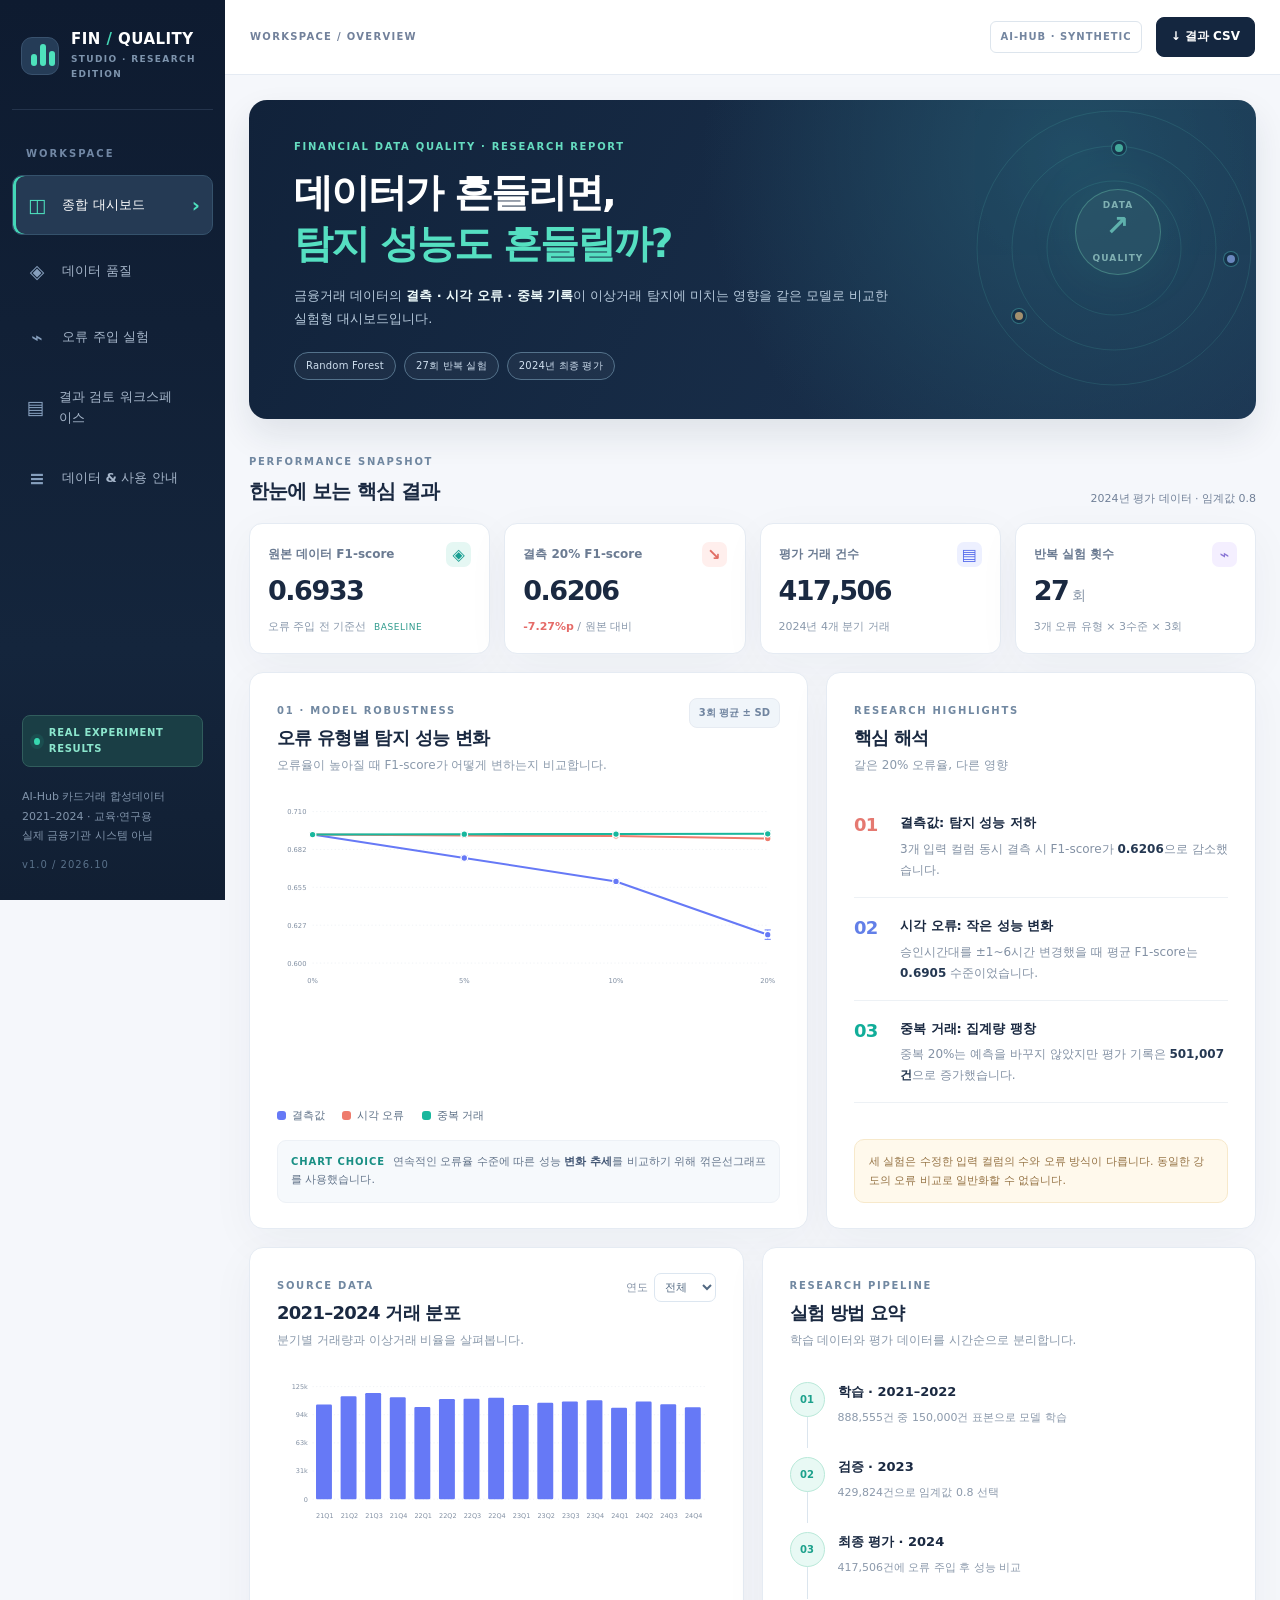
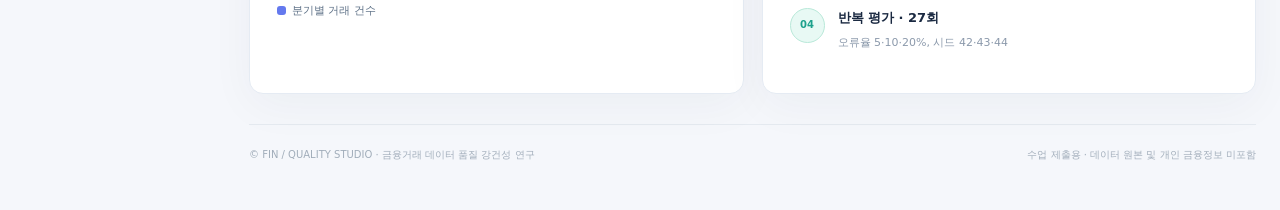
==== index.html @ c90b71d6 "Add FIN QUALITY STUDIO public dashboard" ====
<!doctype html>
<html lang="ko">
<head>
<meta charset="utf-8">
<meta name="viewport" content="width=device-width, initial-scale=1">
<meta name="theme-color" content="#0b1930">
<meta name="description" content="AI-Hub 카드거래 합성데이터를 활용한 데이터 품질 오류와 이상거래 탐지 모델 강건성 실험 대시보드">
<title>FIN / QUALITY STUDIO — 금융 데이터 품질 연구</title>
<style>
:root{--navy:#111f34;--navy-2:#192b45;--navy-3:#27405d;--bg:#f5f7fb;--paper:#ffffff;--text:#1a2941;--muted:#718098;--line:#e5ebf3;--line2:#eef1f7;--teal:#10ad99;--teal-soft:#e5f8f4;--blue:#6479ee;--blue-soft:#edf0ff;--coral:#f07a70;--coral-soft:#fff0ee;--gold:#e0a64c;--violet:#967bf3;--shadow:0 12px 45px rgba(18,41,79,.045);--font:'Pretendard Variable','Pretendard','Noto Sans KR','Apple SD Gothic Neo','Malgun Gothic',system-ui,sans-serif}
*{box-sizing:border-box}html{scroll-behavior:smooth}body{margin:0;background:var(--bg);font:14px/1.6 var(--font);color:var(--text);-webkit-font-smoothing:antialiased}button,input,select,textarea{font:inherit}button{cursor:pointer}button:focus-visible,a:focus-visible,select:focus-visible,input:focus-visible,textarea:focus-visible{outline:3px solid #64b8f6;outline-offset:2px}a{color:inherit;text-decoration:none}.app-shell{display:grid;grid-template-columns:258px minmax(0,1fr);min-height:100vh}
.sidebar{background:linear-gradient(180deg,#0e1b30 0%,#14253c 72%,#111f33 100%);color:#d1dcec;padding:29px 17px 25px;position:sticky;top:0;height:100vh;display:flex;flex-direction:column;z-index:15}.brand{display:flex;align-items:center;gap:12px;padding:4px 9px 28px;border-bottom:1px solid #24344c}.brand-symbol{width:38px;height:38px;flex:0 0 auto;position:relative;background:#253c57;border:1px solid #39526e;border-radius:11px;overflow:hidden}.brand-symbol span{position:absolute;bottom:8px;width:6px;border-radius:4px;background:#4ee2bc}.brand-symbol-a{height:12px;left:9px}.brand-symbol-b{height:22px;left:18px}.brand-symbol-c{height:15px;left:27px}.brand-title{font-size:15px;line-height:1.15;letter-spacing:.03em;font-weight:850;color:white;white-space:nowrap}.brand-title span{color:#44d5b5}.brand-subtitle{font-size:9px;color:#7e94ad;letter-spacing:.15em;margin-top:4px;font-weight:700}.sidebar-label{margin:36px 14px 13px;letter-spacing:.2em;font-size:10px;color:#7187a4;font-weight:800}.nav{display:flex;flex-direction:column;gap:6px}.nav-link{display:flex;align-items:center;text-align:left;gap:13px;padding:13px 12px;width:100%;color:#a6b6ca;border:1px solid transparent;border-radius:10px;background:transparent;transition:background .2s,color .2s;min-height:50px;font-weight:560;font-size:13px}.nav-link:hover{background:#20334d;color:#fff}.nav-link.active{background:#253a54;color:#fff;border-color:#35526c;box-shadow:inset 3px 0 0 #44d7b7}.nav-ico{font-size:19px;color:#869fbd;width:24px;text-align:center;line-height:1}.nav-link.active .nav-ico{color:#4ee1be}.nav-arrow{margin-left:auto;opacity:0;font-size:20px}.nav-link.active .nav-arrow{opacity:1;color:#4ee1be}.sidebar-bottom{margin-top:auto;padding:0 10px}.data-pill{font-size:10px;letter-spacing:.07em;color:#8ce6cd;background:#1a3e45;border:1px solid #315d5d;padding:9px 11px;border-radius:8px;font-weight:750;display:flex;gap:9px;align-items:center}.live-dot{height:7px;width:7px;background:#37d7af;box-shadow:0 0 0 4px #27d9aa18;border-radius:50%}.sidebar-footnote{color:#8295ac;font-size:11px;line-height:1.75;margin:20px 0 12px}.sidebar-version{font-size:10px;color:#59718a;letter-spacing:.1em}
.main-area{min-width:0}.topbar{height:75px;background:#fff;border-bottom:1px solid var(--line);display:flex;align-items:center;justify-content:space-between;padding:0 38px;position:sticky;top:0;z-index:10}.topbar-left{display:flex;align-items:center;gap:12px;color:#72819b;font-weight:800;letter-spacing:.13em;font-size:10px}.topbar-actions{display:flex;align-items:center;gap:14px}.topchip{font-size:10px;letter-spacing:.1em;color:#7486a0;border:1px solid #dde5ed;border-radius:6px;padding:7px 9px;font-weight:750}.top-download{background:#14263f;color:#fff;font-weight:700;border:1px solid #14263f;border-radius:8px;padding:9px 14px;font-size:12px;transition:background .2s}.top-download:hover,.action-button:hover{background:#254965}.menu-toggle{display:none;border:0;background:transparent;font-size:22px;color:#243c59}.container{max-width:1580px;margin:0 auto;padding:32px 36px 20px}.page{display:none;animation:pageIn .28s ease}.page.visible{display:block}@keyframes pageIn{from{opacity:.65;transform:translateY(6px)}to{opacity:1;transform:translateY(0)}}
.hero{border-radius:18px;min-height:266px;position:relative;overflow:hidden;display:flex;align-items:center;background:radial-gradient(circle at 82% 18%,#224e66 0%,transparent 43%),linear-gradient(118deg,#11223a,#1c3451);color:white;padding:39px 45px;box-shadow:0 16px 35px #142a4219}.hero-content{position:relative;z-index:2;max-width:720px}.eyebrow{font-size:10px;letter-spacing:.17em;color:#7188a1;font-weight:850}.eyebrow.light{color:#65dcc0}.hero h1{font-size:clamp(27px,3.1vw,39px);line-height:1.32;letter-spacing:-.05em;margin:12px 0 14px;font-weight:790}.hero h1 em{font-style:normal;color:#55dfc1}.hero p{color:#b7cadc;margin:0;max-width:600px;font-size:13px;line-height:1.8}.hero p b{color:#edfafa;font-weight:650}.hero-tags{display:flex;gap:8px;flex-wrap:wrap;margin-top:21px}.hero-tags span{border:1px solid #54728b;background:#ffffff0b;padding:5px 11px;border-radius:30px;color:#cfdfef;font-size:10px;letter-spacing:.02em}.hero-art{position:absolute;right:70px;top:25px;width:255px;height:245px}.art-orbit{position:absolute;border:1px solid #5ddbc333;border-radius:50%;left:50%;top:50%;transform:translate(-50%,-50%)}.orbit-1{width:135px;height:135px}.orbit-2{width:205px;height:205px}.orbit-3{width:275px;height:275px}.art-core{position:absolute;top:64px;left:89px;width:86px;height:86px;border-radius:50%;background:#2d586a;border:1px solid #7ee6c17d;display:flex;justify-content:center;align-items:center;flex-direction:column;line-height:1.25;color:#b4e9df;text-align:center;font-size:9px;letter-spacing:.12em;font-weight:750;box-shadow:0 0 50px #54ddba20}.art-core strong{font-size:28px;color:#81ead6;line-height:1.1}.art-point{position:absolute;border:3px solid #112c42;width:14px;height:14px;border-radius:50%;background:#56deba;box-shadow:0 0 0 1px #5cdccf77}.p1{top:16px;left:126px}.p2{top:184px;left:26px;background:#eabb7a}.p3{top:127px;right:3px;background:#93aef4}
.section-kicker{display:flex;align-items:end;justify-content:space-between;gap:12px;margin:30px 0 16px}.section-kicker h2{font-size:20px;letter-spacing:-.045em;margin:4px 0 0}.text-muted{color:var(--muted)}.tiny{font-size:11px}.kpi-grid{display:grid;grid-template-columns:repeat(4,minmax(0,1fr));gap:14px}.kpi-grid.three{grid-template-columns:repeat(3,minmax(0,1fr));margin-bottom:18px}.kpi{padding:21px 23px;background:var(--paper);border:1px solid var(--line);border-radius:13px;box-shadow:var(--shadow);min-width:0}.kpi-top{display:flex;justify-content:space-between;align-items:center;color:#6b7b92;font-size:12px;font-weight:640;gap:5px}.kpi-icon{font-style:normal;color:#169e91;background:#e5f7f3;display:grid;place-items:center;width:25px;height:25px;border-radius:7px;font-size:16px}.kpi-icon.coral{color:#e16d64;background:#ffefed}.kpi-icon.blue{color:#586dec;background:#edf0ff}.kpi-icon.violet{color:#8a76d6;background:#f4efff}.kpi-value{font-size:31px;font-weight:820;letter-spacing:-.055em;margin:8px 0 4px;line-height:1.2;font-variant-numeric:tabular-nums;white-space:nowrap}.value-unit{font-size:14px;color:#8291a4;margin-left:4px;font-weight:580}.kpi-foot{font-size:11px;color:#8a99ac;margin-top:10px;min-height:16px}.kpi-foot .neutral{font-size:9px;letter-spacing:.06em;color:#309b8d;margin-left:4px}.delta-negative{color:#e56b68;font-weight:700}.delta-positive{color:#158f82;font-weight:700}
.row-2{display:grid;grid-template-columns:1.2fr 1fr;gap:18px;margin-top:18px;align-items:stretch}.row-2.wide-left{grid-template-columns:minmax(0,1.65fr) minmax(295px,.98fr)}.row-2.equal{grid-template-columns:repeat(2,minmax(0,1fr))}.panel{background:var(--paper);border:1px solid var(--line);box-shadow:var(--shadow);border-radius:14px;padding:25px 27px;margin-bottom:18px;min-width:0}.row-2 .panel{margin-bottom:0}.panel-header{display:flex;align-items:start;justify-content:space-between;gap:12px;margin-bottom:20px}.panel-header h3{font-size:18px;letter-spacing:-.04em;line-height:1.4;margin:5px 0 4px;font-weight:760}.panel-header p{margin:0;color:#8a99ab;font-size:12px;line-height:1.7}.chart-tag{background:#f0f5fa;color:#7185a0;border:1px solid #e6ebf2;border-radius:8px;padding:6px 9px;white-space:nowrap;font-size:10px;font-weight:750}.chart{width:100%;min-height:310px}.chart.chart-short{min-height:230px}.chart svg{width:100%;height:auto;display:block;overflow:visible}.chart text{font-family:var(--font)}.chart-axis{fill:#8290a3;font-size:11px}.chart-grid{stroke:#e6ebf1;stroke-width:1;stroke-dasharray:2 4}.chart-baseline{stroke:#bdc7d4}.chart-title-small{font-size:12px;fill:#76869a}.legend{display:flex;gap:17px;flex-wrap:wrap;font-size:11px;color:#5e7187;margin-top:2px}.legend span{display:inline-flex;align-items:center;gap:6px}.legend i{display:inline-block;height:9px;width:9px;border-radius:3px}.chart-reason{background:#f6f9fc;border:1px solid #edf1f6;color:#64758b;border-radius:9px;margin-top:15px;font-size:11px;line-height:1.7;padding:12px 13px}.chart-reason span{color:#198f84;font-weight:850;letter-spacing:.09em;margin-right:8px;font-size:10px}.chart-reason b{color:#415573}.insight-panel{display:flex;flex-direction:column}.insight-item{display:flex;gap:14px;padding:16px 0;border-bottom:1px solid #edf1f5}.insight-item:first-of-type{padding-top:5px}.insight-item:last-of-type{border-bottom:0}.insight-number{font-size:18px;font-weight:830;letter-spacing:-.04em;min-width:32px}.c-red{color:#e57971}.c-blue{color:#627fe8}.c-teal{color:#11ad99}.insight-item strong{font-size:13px}.insight-item p{font-size:12px;line-height:1.75;color:#8391a4;margin:5px 0 0}.insight-item p b{color:#253852}.soft-warning{background:#fff9ec;border:1px solid #f7e9cb;color:#957345;border-radius:10px;font-size:11px;line-height:1.75;padding:12px 14px;margin-top:auto}.soft-warning b{color:#8a683c}.select-mini{display:flex;align-items:center;gap:6px;color:#8391a5;font-size:11px;white-space:nowrap}.select-mini select{border:1px solid #dce6f0;background:#fff;border-radius:7px;padding:6px;color:#526982;outline:none}.pipeline{margin-top:-3px}.pipeline-step{display:flex;gap:13px;padding:15px 0;position:relative}.pipeline-step:not(:last-child):before{content:'';position:absolute;left:17px;top:42px;bottom:-6px;width:1px;background:#dbe5ee}.pipeline-step>span{background:#e8f9f4;border:1px solid #b9e9d9;color:#1da18c;border-radius:50%;font-size:10px;font-weight:800;width:35px;height:35px;flex:0 0 35px;display:grid;place-items:center;z-index:1}.pipeline-step strong{display:block;font-size:13px;margin:0 0 2px}.pipeline-step small{font-size:11px;color:#8b99ab;line-height:1.6}.page-head{margin-bottom:23px}.page-head h1{font-size:30px;margin:8px 0 9px;letter-spacing:-.055em}.page-head p{color:#76869a;margin:0;font-size:13px;max-width:900px;line-height:1.8}.page-head p b{color:#344b68}.donut-area{display:flex;align-items:center;gap:18px;margin:10px 0 12px}.donut-area svg{width:180px;flex:0 0 180px;max-width:55%}.donut-meta{font-size:12px;color:#7c8ca1;line-height:2.1}.donut-meta b{display:block;color:#263851;font-size:17px}.donut-meta span{display:inline-flex;align-items:center;gap:7px}.donut-meta i{width:9px;height:9px;display:inline-block;border-radius:3px}.divider{height:1px;background:var(--line);margin:16px 0}.stat-row{display:flex;justify-content:space-between;gap:10px;font-size:12px;color:#76859a}.stat-row strong{color:#2a3d58}.minor-note{font-size:11px;color:#92a0b0;line-height:1.7;margin:15px 0}.table-wrap{overflow-x:auto;border-radius:8px}.data-table{width:100%;border-collapse:collapse;font-size:12px;white-space:nowrap}.data-table thead{background:#f6f8fb}.data-table th{padding:12px 13px;font-size:11px;text-align:left;color:#7b8ba2;font-weight:750;border-bottom:1px solid var(--line)}.data-table td{padding:12px 13px;border-bottom:1px solid #eef1f5;color:#556980}.data-table tbody tr:hover{background:#f9fbfd}.data-table tbody tr:last-child td{border-bottom:0}.data-table th.right,.data-table td.right{text-align:right;font-variant-numeric:tabular-nums}.data-table td strong{color:#28445e}.search-input{border:1px solid #dfe6ef;border-radius:8px;padding:9px 12px;font-size:12px;max-width:180px;width:100%;background:#fff}.note-box{background:#eef8f6;border:1px solid #d4e9e5;border-radius:12px;color:#3f746e;padding:18px 20px;margin-top:17px;font-size:12px;line-height:1.8}.note-box b{color:#1c766b}.note-box p{margin:7px 0 0}
.lab-toolbar{background:#fff;border:1px solid var(--line);border-radius:13px;box-shadow:var(--shadow);display:flex;align-items:end;gap:16px;padding:18px;margin-bottom:18px;flex-wrap:wrap}.lab-filter{min-width:155px;flex:1}.lab-filter label,.field-label{font-size:11px;color:#718198;font-weight:750;display:block;margin-bottom:7px}.lab-filter select,.full-select{width:100%;border:1px solid #dfe6ed;background:#fbfcfe;border-radius:9px;padding:11px 12px;color:#293d57;min-height:43px}.action-button{background:#16324c;color:#fff;border:1px solid #16324c;border-radius:9px;padding:11px 17px;min-height:43px;font-weight:730;font-size:12px;white-space:nowrap;transition:background .2s}.subtle-button{background:#f8fafc;color:#4c647d;border:1px solid #dae3eb;border-radius:9px;padding:10px 14px;font-size:12px;font-weight:650}.subtle-button:hover{background:#eff4f8}.detail-list{display:flex;flex-direction:column;gap:0}.detail-row{display:flex;align-items:center;justify-content:space-between;padding:14px 0;border-bottom:1px solid #edf1f6;font-size:12px;gap:12px}.detail-row>span{color:#8494a6}.detail-row strong{color:#2d415a;font-variant-numeric:tabular-nums}.detail-row:last-child{border:0}.detail-bad{color:#d96767!important}.detail-good{color:#078c7a!important}.matrix{display:grid;grid-template-columns:110px 1fr 1fr;gap:8px;margin:13px 0}.matrix-label{color:#7d8ea2;font-size:11px;display:grid;place-items:center;text-align:center}.matrix-cell{border-radius:10px;padding:18px 10px;background:#e7f7f3;text-align:center;border:1px solid #cfece4}.matrix-cell.bad{background:#fff0ee;border-color:#f9dbd7}.matrix-cell .matrix-id{font-size:10px;color:#668d89;letter-spacing:.12em;font-weight:850}.matrix-cell.bad .matrix-id{color:#c8857d}.matrix-cell strong{display:block;margin:5px 0;font-size:24px;font-variant-numeric:tabular-nums;letter-spacing:-.05em}.matrix-cell small{color:#7a8fa2;font-size:10px}.matrix-desc{color:#8795a9;font-size:11px}.metric-mini-row{display:flex;gap:16px;flex-wrap:wrap}.metric-mini-row>div{flex:1;min-width:80px}.metric-mini-row strong{display:block;font-size:19px;letter-spacing:-.035em;margin-top:2px}.metric-mini-row span{font-size:10px;color:#8191a5}.range-label{display:flex;justify-content:space-between;color:#75879a;font-size:12px}.range-label strong{color:#16a390;font-size:16px}.panel input[type=range]{width:100%;accent-color:#1dae9a;margin:20px 0 0}.review-list{display:grid;gap:12px}.review-item{padding:15px;border-radius:10px;border:1px solid #e8edf3;background:#fafcff}.review-item strong{font-size:12px}.review-item p{font-size:11px;color:#8393a5;line-height:1.8;margin:7px 0 0}.review-item b{color:#314b66}.panel textarea{resize:vertical;padding:12px;border:1px solid #dce5ef;border-radius:10px;background:#fbfcfe;width:100%;color:#263c53;line-height:1.7}.panel .field-label{margin:15px 0 7px}.memo-actions{display:flex;align-items:center;gap:8px;flex-wrap:wrap;margin-top:12px}.memo-message{font-size:11px;min-height:18px;color:#198e82;margin-top:10px}
.info-table{display:flex;flex-direction:column}.info-table>div{padding:12px 0;border-bottom:1px solid #eef1f5;display:flex;justify-content:space-between;align-items:start;gap:16px}.info-table span{color:#8394a8;font-size:11px;min-width:95px}.info-table strong{font-size:12px;color:#324a65;line-height:1.6;text-align:right}.external{display:inline-flex;color:#218d83;font-weight:750;font-size:12px;margin-top:18px}.external:hover{text-decoration:underline}.download-grid{display:grid;gap:8px}.download-item{width:100%;display:flex;align-items:center;gap:13px;background:#f7fafc;border:1px solid #e7edf3;border-radius:10px;padding:12px;text-align:left;color:#32465f}.download-item:hover{background:#edf7f6;border-color:#bfdfd6}.download-icon{background:#e1f7f1;color:#0b9a84;border-radius:8px;width:37px;height:37px;font-size:19px;display:grid;place-items:center}.download-item strong{display:block;font-size:12px}.download-item small{display:block;color:#8899ab;font-size:10px;margin-top:3px}.glossary{display:grid;grid-template-columns:repeat(3,minmax(0,1fr));gap:17px}.glossary>div{background:#f8fafd;border:1px solid #edf1f6;border-radius:10px;padding:17px}.glossary strong{font-size:12px}.glossary p{font-size:11px;line-height:1.8;color:#8493a6;margin:8px 0 0;min-height:48px}.guide-grid{display:grid;grid-template-columns:repeat(4,minmax(0,1fr));gap:12px;margin-bottom:20px}.guide-grid>div{border:1px solid #e9edf5;background:#fafbfe;padding:16px;border-radius:11px}.guide-step{color:#199e8d;font-size:11px;font-weight:850}.guide-grid h4{font-size:13px;margin:9px 0 5px}.guide-grid p{font-size:11px;color:#8393a7;line-height:1.8;margin:0}.footer{color:#a1adba;border-top:1px solid #e5eaf0;display:flex;justify-content:space-between;flex-wrap:wrap;gap:12px;font-size:10px;margin:30px 0 0;padding:22px 0}.toast{position:fixed;right:20px;bottom:20px;background:#14384a;color:#fff;padding:12px 18px;border-radius:10px;z-index:40;font-size:12px;box-shadow:0 8px 22px #12233733;opacity:0;pointer-events:none;transform:translateY(12px);transition:all .25s}.toast.visible{opacity:1;transform:translateY(0)}.mobile-backdrop{display:none}
@media(max-width:1320px){.app-shell{grid-template-columns:225px minmax(0,1fr)}.sidebar{padding:27px 12px}.container{padding:25px 24px}.topbar{padding:0 25px}.hero-art{right:15px;opacity:.65}.row-2.wide-left{grid-template-columns:minmax(0,1.3fr) minmax(270px,1fr)}.kpi{padding:18px}.kpi-value{font-size:27px}}
@media(max-width:1080px){.app-shell{grid-template-columns:1fr}.sidebar{position:fixed;left:-270px;top:0;bottom:0;width:258px;transition:left .25s;box-shadow:4px 0 24px #12223d26}.sidebar.open{left:0}.mobile-backdrop.visible{display:block;position:fixed;inset:0;background:#0c1c2d99;z-index:14}.menu-toggle{display:block}.row-2.wide-left{grid-template-columns:minmax(0,1.6fr) minmax(240px,1fr)}.hero-art{right:35px}}
@media(max-width:770px){.container{padding:18px 15px}.topbar{height:62px;padding:0 15px}.topchip{display:none}.hero{padding:27px 25px;min-height:235px}.hero-art{display:none}.hero h1{font-size:29px}.row-2,.row-2.wide-left,.row-2.equal{grid-template-columns:1fr;gap:0;margin-top:0}.row-2 .panel{margin-bottom:16px}.kpi-grid{grid-template-columns:repeat(2,minmax(0,1fr));gap:10px}.kpi-grid.three{grid-template-columns:repeat(2,minmax(0,1fr))}.panel{padding:20px 17px;margin-bottom:16px}.chart{min-height:230px}.chart.chart-short{min-height:200px}.section-kicker{margin-top:24px}.section-kicker h2{font-size:19px}.glossary{grid-template-columns:repeat(2,1fr)}.guide-grid{grid-template-columns:repeat(2,1fr)}.lab-toolbar{gap:10px}.lab-filter{min-width:125px}.footer{margin-top:20px}}
@media(max-width:470px){.brand-title{font-size:14px}.hero h1{font-size:27px}.hero p{font-size:12px}.topbar-left{font-size:9px;letter-spacing:.04em}.top-download{font-size:10px;padding:8px 10px}.kpi{padding:15px 13px}.kpi-top{font-size:11px}.kpi-value{font-size:25px}.kpi-foot{font-size:10px}.page-head h1{font-size:25px}.panel-header h3{font-size:16px}.panel-header p{font-size:11px}.panel-header{flex-wrap:wrap}.glossary{grid-template-columns:1fr}.guide-grid{grid-template-columns:1fr}.matrix{grid-template-columns:68px 1fr 1fr;gap:5px}.matrix-cell{padding:16px 4px}.matrix-cell strong{font-size:18px}.info-table>div{display:block}.info-table strong{text-align:left;display:block;margin-top:5px}.lab-filter{min-width:100%;flex:1}.kpi-grid.three{grid-template-columns:repeat(2,minmax(0,1fr))}}

</style>
</head>
<body>
<div class="mobile-backdrop" id="mobile-backdrop"></div>
<div class="app-shell">
 <aside class="sidebar" id="sidebar">
  <div class="brand">
   <div class="brand-symbol" aria-hidden="true"><span class="brand-symbol-a"></span><span class="brand-symbol-b"></span><span class="brand-symbol-c"></span></div>
   <div><div class="brand-title">FIN<span> / </span>QUALITY</div><div class="brand-subtitle">STUDIO · RESEARCH EDITION</div></div>
  </div>
  <div class="sidebar-label">WORKSPACE</div>
  <nav class="nav" aria-label="대시보드 메뉴">
   <button type="button" class="nav-link active" data-page="overview"><span class="nav-ico">◫</span><span>종합 대시보드</span><span class="nav-arrow">›</span></button>
   <button type="button" class="nav-link" data-page="quality"><span class="nav-ico">◈</span><span>데이터 품질</span><span class="nav-arrow">›</span></button>
   <button type="button" class="nav-link" data-page="lab"><span class="nav-ico">⌁</span><span>오류 주입 실험</span><span class="nav-arrow">›</span></button>
   <button type="button" class="nav-link" data-page="workspace"><span class="nav-ico">▤</span><span>결과 검토 워크스페이스</span><span class="nav-arrow">›</span></button>
   <button type="button" class="nav-link" data-page="guide"><span class="nav-ico">≡</span><span>데이터 & 사용 안내</span><span class="nav-arrow">›</span></button>
  </nav>
  <div class="sidebar-bottom">
   <div class="data-pill"><span class="live-dot"></span> REAL EXPERIMENT RESULTS</div>
   <div class="sidebar-footnote">AI-Hub 카드거래 합성데이터<br>2021–2024 · 교육·연구용<br>실제 금융기관 시스템 아님</div>
   <div class="sidebar-version">v1.0 / 2026.10</div>
  </div>
 </aside>
 <div class="main-area">
  <header class="topbar">
   <div class="topbar-left"><button type="button" id="menu-toggle" class="menu-toggle" aria-label="메뉴 열기">☰</button><span id="crumb">WORKSPACE / OVERVIEW</span></div>
   <div class="topbar-actions"><span class="topchip">AI-HUB · SYNTHETIC</span><button id="top-download" class="top-download" type="button">↓ 결과 CSV</button></div>
  </header>
  <main class="container">
   <section class="page visible" id="overview" data-title="종합 대시보드">
    <div class="hero">
     <div class="hero-content"><div class="eyebrow light">FINANCIAL DATA QUALITY · RESEARCH REPORT</div><h1>데이터가 흔들리면,<br><em>탐지 성능도 흔들릴까?</em></h1><p>금융거래 데이터의 <b>결측 · 시각 오류 · 중복 기록</b>이 이상거래 탐지에 미치는 영향을 같은 모델로 비교한 실험형 대시보드입니다.</p><div class="hero-tags"><span>Random Forest</span><span>27회 반복 실험</span><span>2024년 최종 평가</span></div></div>
     <div class="hero-art" aria-hidden="true"><div class="art-orbit orbit-1"></div><div class="art-orbit orbit-2"></div><div class="art-orbit orbit-3"></div><div class="art-core">DATA<br><strong>↗</strong><br>QUALITY</div><span class="art-point p1"></span><span class="art-point p2"></span><span class="art-point p3"></span></div>
    </div>
    <div class="section-kicker"><div><span class="eyebrow">PERFORMANCE SNAPSHOT</span><h2>한눈에 보는 핵심 결과</h2></div><span class="text-muted tiny">2024년 평가 데이터 · 임계값 0.8</span></div>
    <div class="kpi-grid">
     <article class="kpi"><div class="kpi-top"><span>원본 데이터 F1-score</span><i class="kpi-icon">◈</i></div><div class="kpi-value" id="k-f1">—</div><div class="kpi-foot">오류 주입 전 기준선 <span class="neutral">BASELINE</span></div></article>
     <article class="kpi"><div class="kpi-top"><span>결측 20% F1-score</span><i class="kpi-icon coral">↘</i></div><div class="kpi-value" id="k-missing">—</div><div class="kpi-foot" id="k-missing-delta">3회 반복 평균</div></article>
     <article class="kpi"><div class="kpi-top"><span>평가 거래 건수</span><i class="kpi-icon blue">▤</i></div><div class="kpi-value" id="k-test">—</div><div class="kpi-foot">2024년 4개 분기 거래</div></article>
     <article class="kpi"><div class="kpi-top"><span>반복 실험 횟수</span><i class="kpi-icon violet">⌁</i></div><div class="kpi-value">27<span class="value-unit">회</span></div><div class="kpi-foot">3개 오류 유형 × 3수준 × 3회</div></article>
    </div>
    <div class="row-2 wide-left">
     <article class="panel"><div class="panel-header"><div><span class="eyebrow">01 · MODEL ROBUSTNESS</span><h3>오류 유형별 탐지 성능 변화</h3><p>오류율이 높아질 때 F1-score가 어떻게 변하는지 비교합니다.</p></div><span class="chart-tag">3회 평균 ± SD</span></div><div id="overview-f1-chart" class="chart" aria-label="오류 유형별 F1-score 변화 그래프"></div><div class="legend" id="overview-legend"></div><div class="chart-reason"><span>CHART CHOICE</span>연속적인 오류율 수준에 따른 성능 <b>변화 추세</b>를 비교하기 위해 꺾은선그래프를 사용했습니다.</div></article>
     <article class="panel insight-panel"><div class="panel-header"><div><span class="eyebrow">RESEARCH HIGHLIGHTS</span><h3>핵심 해석</h3><p>같은 20% 오류율, 다른 영향</p></div></div><div class="insight-item"><div class="insight-number c-red">01</div><div><strong>결측값: 탐지 성능 저하</strong><p>3개 입력 컬럼 동시 결측 시 F1-score가 <b>0.6206</b>으로 감소했습니다.</p></div></div><div class="insight-item"><div class="insight-number c-blue">02</div><div><strong>시각 오류: 작은 성능 변화</strong><p>승인시간대를 ±1~6시간 변경했을 때 평균 F1-score는 <b>0.6905</b> 수준이었습니다.</p></div></div><div class="insight-item"><div class="insight-number c-teal">03</div><div><strong>중복 거래: 집계량 팽창</strong><p>중복 20%는 예측을 바꾸지 않았지만 평가 기록은 <b>501,007건</b>으로 증가했습니다.</p></div></div><div class="soft-warning">세 실험은 수정한 입력 컬럼의 수와 오류 방식이 다릅니다. 동일한 강도의 오류 비교로 일반화할 수 없습니다.</div></article>
    </div>
    <div class="row-2 equal">
      <article class="panel"><div class="panel-header"><div><span class="eyebrow">SOURCE DATA</span><h3>2021–2024 거래 분포</h3><p>분기별 거래량과 이상거래 비율을 살펴봅니다.</p></div><label class="select-mini">연도 <select id="year-filter"><option value="all">전체</option><option>2021</option><option>2022</option><option>2023</option><option>2024</option></select></label></div><div id="quarter-chart" class="chart chart-short"></div><div class="legend"><span><i style="background:var(--blue)"></i>분기별 거래 건수</span></div></article>
      <article class="panel"><div class="panel-header"><div><span class="eyebrow">RESEARCH PIPELINE</span><h3>실험 방법 요약</h3><p>학습 데이터와 평가 데이터를 시간순으로 분리합니다.</p></div></div><div class="pipeline"><div class="pipeline-step"><span>01</span><div><strong>학습 · 2021–2022</strong><small>888,555건 중 150,000건 표본으로 모델 학습</small></div></div><div class="pipeline-step"><span>02</span><div><strong>검증 · 2023</strong><small>429,824건으로 임계값 0.8 선택</small></div></div><div class="pipeline-step"><span>03</span><div><strong>최종 평가 · 2024</strong><small>417,506건에 오류 주입 후 성능 비교</small></div></div><div class="pipeline-step"><span>04</span><div><strong>반복 평가 · 27회</strong><small>오류율 5·10·20%, 시드 42·43·44</small></div></div></div></article>
    </div>
   </section>
   <section class="page" id="quality" data-title="데이터 품질">
    <div class="page-head"><div class="eyebrow">DATA QUALITY / AUDIT</div><h1>데이터 품질 진단</h1><p>원본 카드거래 데이터의 규모, 이상거래 분포, 결측값을 확인합니다. 오류로 단정할 수 없는 구조적 공백은 별도로 해석합니다.</p></div>
    <div class="kpi-grid four"><article class="kpi"><div class="kpi-top">전체 카드거래</div><div class="kpi-value" id="q-rows">—</div><div class="kpi-foot">TL CSV 16개 파일</div></article><article class="kpi"><div class="kpi-top">이상거래</div><div class="kpi-value" id="q-fraud">—</div><div class="kpi-foot" id="q-frate">라벨 1</div></article><article class="kpi"><div class="kpi-top">변수 개수</div><div class="kpi-value">32<span class="value-unit">개</span></div><div class="kpi-foot">원본 전체 컬럼</div></article><article class="kpi"><div class="kpi-top">자료 기간</div><div class="kpi-value" style="font-size:27px">2021–24</div><div class="kpi-foot">분기별 16개 파일</div></article></div>
    <div class="row-2 wide-left"><article class="panel"><div class="panel-header"><div><span class="eyebrow">MISSINGNESS / VALIDITY</span><h3>주요 컬럼 결측률</h3><p>정상거래에서 비어 있는 설명 컬럼은 제외한 결측률입니다.</p></div></div><div id="missing-bars" class="chart"></div><div class="chart-reason"><span>CHART CHOICE</span>변수 이름이 긴 여러 항목의 결측률을 정확히 비교하기 위해 <b>가로 막대그래프</b>를 사용했습니다.</div></article><article class="panel"><div class="panel-header"><div><span class="eyebrow">LABEL HEALTH</span><h3>정상 / 이상거래 구성</h3><p>전체 1,735,885건의 라벨 분포</p></div></div><div class="donut-area" id="label-donut"></div><div class="divider"></div><div class="stat-row"><span>이상거래유형·설명 결측</span><strong id="q-structural">—</strong></div><p class="minor-note">정상거래에는 이상거래유형이 비어 있어야 하므로, 높은 결측률 자체를 입력 오류로 취급하지 않습니다.</p><div class="soft-warning">`이상거래유형`, `이상거래설명`은 정답 누출 위험이 있어 탐지 모델 입력에서 제외했습니다.</div></article></div>
    <article class="panel"><div class="panel-header"><div><span class="eyebrow">QUALITY DICTIONARY</span><h3>컬럼별 결측 현황</h3><p>실제 CSV 16개에서 계산한 값입니다. 아래 표는 검색할 수 있습니다.</p></div><input id="missing-search" class="search-input" type="search" placeholder="컬럼 이름 검색" aria-label="결측 컬럼 검색"></div><div class="table-wrap"><table class="data-table"><thead><tr><th>컬럼명</th><th class="right">결측 건수</th><th class="right">결측률</th><th>해석</th></tr></thead><tbody id="missing-table"></tbody></table></div></article>
    <div class="note-box"><b>품질 진단 원칙</b><p>결측이 있는 필드를 자동으로 오류라고 단정하지 않습니다. `연령=9`, `남녀구분코드=_`는 법인회원의 미적용 코드로 추정되므로 삭제하거나 일반적인 결측으로 치환하지 않았습니다. 정확한 업무 의미는 데이터 명세서 확인이 필요합니다.</p></div>
   </section>
   <section class="page" id="lab" data-title="오류 주입 실험">
    <div class="page-head"><div class="eyebrow">EXPERIMENT LAB / INTERACTIVE</div><h1>오류 주입 실험실</h1><p>어떤 오류를, 얼마나 주입했을 때 성능이 어떻게 달라졌는지 확인하세요. 선택 변경은 <b>실행된 실험 결과를 탐색</b>하며, 모델을 새로 학습하거나 예측하지 않습니다.</p></div>
    <div class="lab-toolbar"><div class="lab-filter"><label for="lab-type">오류 유형</label><select id="lab-type"><option>결측값</option><option>시각 오류</option><option>중복 거래</option></select></div><div class="lab-filter"><label for="lab-rate">오류 주입 비율</label><select id="lab-rate"><option value="5">5%</option><option value="10">10%</option><option value="20" selected>20%</option></select></div><div class="lab-filter"><label for="lab-metric">성능 지표</label><select id="lab-metric"><option value="f1">F1-score</option><option value="recall">Recall</option><option value="precision">Precision</option></select></div><button type="button" class="action-button" id="lab-export">↓ 선택 결과 CSV</button></div>
    <div class="kpi-grid three" id="lab-kpis"></div>
    <div class="row-2 wide-left"><article class="panel"><div class="panel-header"><div><span class="eyebrow">SCENARIO EXPLORER</span><h3 id="lab-chart-title">오류 주입에 따른 성능</h3><p id="lab-chart-subtitle"></p></div><span class="chart-tag" id="lab-tag">3회 평균</span></div><div id="lab-main-chart" class="chart"></div><div class="legend" id="lab-legend"></div><div class="chart-reason" id="lab-chart-why"></div></article><article class="panel"><div class="panel-header"><div><span class="eyebrow">SELECTED SCENARIO</span><h3>원본 대비 변화</h3><p id="lab-detail-heading">결측값 20% 조건</p></div></div><div id="lab-detail" class="detail-list"></div><div id="lab-insight" class="soft-warning"></div></article></div>
    <article class="panel"><div class="panel-header"><div><span class="eyebrow">REPRODUCIBILITY</span><h3>반복 실험 3회 상세</h3><p>난수 시드별 결과를 보여주며 평균·표준편차도 확인할 수 있습니다.</p></div></div><div class="table-wrap"><table class="data-table"><thead><tr><th>시드</th><th class="right">Precision</th><th class="right">Recall</th><th class="right">F1-score</th><th class="right">FP 집계</th><th class="right">FN 집계</th></tr></thead><tbody id="lab-repeat-rows"></tbody></table></div><div class="minor-note" id="lab-repeated-note"></div></article>
    <div class="section-kicker"><div><span class="eyebrow">SUPPLEMENTARY VISUALIZATIONS</span><h2>오류 유형별 세부 결과</h2></div><span class="text-muted tiny">최종 발표자료의 그래프와 같은 분석 기준</span></div>
    <div class="row-2 equal"><article class="panel"><div class="panel-header"><div><span class="eyebrow">02 · FALSE NEGATIVES</span><h3>결측·시각 오류의 미탐 증가</h3><p>원본 대비 추가 미탐의 평균 건수를 비교합니다.</p></div></div><div class="chart" id="fn-increase-chart"></div><div class="legend"><span><i style="background:#6679f6"></i>결측값</span><span><i style="background:#ee7b6c"></i>시각 오류</span></div><div class="chart-reason"><span>CHART CHOICE</span>같은 오류율에서 <b>추가 미탐 건수</b>를 직접 비교하기 위해 그룹형 막대그래프를 사용했습니다.</div></article><article class="panel"><div class="panel-header"><div><span class="eyebrow">03 · RECORD INFLATION</span><h3>중복 거래로 늘어난 평가 기록</h3><p>원본 417,506건과 추가 복제 기록을 구분합니다.</p></div></div><div class="chart" id="duplicate-stack-chart"></div><div class="legend"><span><i style="background:#6679f6"></i>원본 기록</span><span><i style="background:#18b79d"></i>추가 중복 기록</span></div><div class="chart-reason"><span>CHART CHOICE</span><b>원본 + 복제 기록</b>의 구성을 한 번에 보여주기 위해 누적 막대그래프를 사용했습니다.</div></article></div>
    <article class="panel"><div class="panel-header"><div><span class="eyebrow">04 · METRIC DISTORTION</span><h3>중복 거래로 인한 FP·FN 추가 집계</h3><p>중복 기록이 늘어났을 때 이미 존재한 오탐·미탐이 얼마나 더 집계됐는지 보여줍니다.</p></div></div><div id="duplicate-errors-chart" class="chart chart-short"></div><div class="legend"><span><i style="background:#6679f6"></i>FP 추가 집계</span><span><i style="background:#ee7b6c"></i>FN 추가 집계</span></div><div class="chart-reason"><span>CHART CHOICE</span>두 종류의 <b>집계 왜곡 증가량</b>을 같은 오류율에서 비교하기 위해 그룹형 막대그래프를 사용했습니다. 새 예측 실패가 발생한 건수는 아닙니다.</div></article>
   </section>
   <section class="page" id="workspace" data-title="결과 검토 워크스페이스">
    <div class="page-head"><div class="eyebrow">ANALYST WORKSPACE</div><h1>결과 검토 워크스페이스</h1><p>실험 결과를 검토하고 연구 메모를 남깁니다. 메모는 현재 브라우저에만 저장되며 실제 금융거래를 처리하지 않습니다.</p></div>
    <div class="row-2 equal"><article class="panel"><div class="panel-header"><div><span class="eyebrow">BASELINE REVIEW</span><h3>2024년 기준 혼동행렬</h3><p>분류 임계값 0.8 · 평가 417,506건</p></div></div><div class="matrix" id="confusion-matrix"></div><div class="matrix-desc">행: 실제 정답 · 열: 모델 예측. FN은 실제 이상거래를 정상으로 놓친 경우입니다.</div><div class="divider"></div><div class="metric-mini-row" id="baseline-mini"></div></article><article class="panel"><div class="panel-header"><div><span class="eyebrow">THRESHOLD SELECTION</span><h3>2023년 검증 임계값</h3><p>임계값을 선택해 2023년 검증 결과를 비교합니다. 2024년 최종 평가는 0.8을 고정했습니다.</p></div><span class="chart-tag">VALIDATION</span></div><label class="range-label" for="threshold-slider">검증 임계값 <strong id="threshold-value">0.8</strong></label><input id="threshold-slider" type="range" min="0" max="6" step="1" value="5" aria-label="임계값 후보 선택"><div id="threshold-chart" class="chart chart-short"></div><div id="threshold-metrics" class="metric-mini-row"></div></article></div>
    <div class="row-2 equal"><article class="panel"><div class="panel-header"><div><span class="eyebrow">SCENARIO REVIEW</span><h3>오류 유형별 의사결정 포인트</h3><p>20% 오류율에서 관찰된 핵심 차이를 요약했습니다.</p></div></div><div id="review-list" class="review-list"></div></article><article class="panel"><div class="panel-header"><div><span class="eyebrow">LOCAL RESEARCH NOTE</span><h3>연구 메모 작성</h3><p>선택한 실험에 대해 해석이나 개선 아이디어를 기록하세요.</p></div></div><label class="field-label" for="memo-scenario">실험 선택</label><select id="memo-scenario" class="full-select"></select><label class="field-label" for="memo-text">연구 메모</label><textarea id="memo-text" rows="6" placeholder="예: 결측이 있는 거래에서 이상거래 미탐이 증가한 이유를 추가 분석할 필요가 있음…"></textarea><div class="memo-actions"><button type="button" id="memo-save" class="action-button">메모 저장</button><button type="button" id="memo-delete" class="subtle-button">현재 메모 삭제</button><button type="button" id="memo-export" class="subtle-button">메모 CSV</button></div><div id="memo-message" class="memo-message" aria-live="polite"></div><div class="minor-note">브라우저 저장 기능(localStorage)을 사용합니다. 다른 기기나 브라우저에는 공유되지 않습니다.</div></article></div>
   </section>
   <section class="page" id="guide" data-title="데이터 & 사용 안내">
    <div class="page-head"><div class="eyebrow">DATA & GUIDE</div><h1>데이터 · 지표 · 사용 안내</h1><p>교수님 제출용 근거 설명, 데이터 내려받기, 시각화 선택 이유와 실험 한계를 정리한 페이지입니다.</p></div>
    <div class="row-2 equal"><article class="panel"><div class="panel-header"><div><span class="eyebrow">DATA SOURCE</span><h3>데이터 출처와 범위</h3></div></div><div class="info-table"><div><span>데이터셋</span><strong>AI-Hub 이상 판별을 위한 금융거래 정보 및 사용자 패턴 합성데이터</strong></div><div><span>사용 범위</span><strong>카드거래 TL · 2021–2024 (16개 분기 CSV)</strong></div><div><span>원본 데이터</span><strong>1,735,885건 · 32개 컬럼</strong></div><div><span>정답 라벨</span><strong>이상거래여부 (0 정상 / 1 이상)</strong></div><div><span>탐지 모델</span><strong>Random Forest · 100개 트리</strong></div><div><span>모델 입력</span><strong>10개 원본 변수 → 전처리 후 47개 변수</strong></div><div><span>데이터 분리</span><strong>2021–22 학습 / 2023 검증 / 2024 평가</strong></div></div><a class="external" href="https://aihub.or.kr/aihubdata/data/view.do?aihubDataSe=data&amp;currMenu=115&amp;dataSetSn=71925&amp;topMenu=100" target="_blank" rel="noreferrer">AI-Hub 데이터셋 공식 페이지 ↗</a></article><article class="panel"><div class="panel-header"><div><span class="eyebrow">DOWNLOAD CENTER</span><h3>분석 결과 내려받기</h3><p>수업 제출과 결과 재현을 위한 요약 데이터입니다.</p></div></div><div class="download-grid"><button data-export="summary" type="button" class="download-item"><span class="download-icon">⇩</span><span><strong>오류 유형별 평균·표준편차</strong><small>9개 조건 · summary_results.csv</small></span></button><button data-export="repeats" type="button" class="download-item"><span class="download-icon">⇩</span><span><strong>반복 실험 결과</strong><small>27개 실험 · repeated_results.csv</small></span></button><button data-export="quarters" type="button" class="download-item"><span class="download-icon">⇩</span><span><strong>분기별 데이터 집계</strong><small>16개 분기 · quarterly_data.csv</small></span></button><button data-export="missing" type="button" class="download-item"><span class="download-icon">⇩</span><span><strong>컬럼별 결측 프로파일</strong><small>원본 CSV 결측 진단 · missing_profile.csv</small></span></button></div><div class="soft-warning">원본 개별 거래 CSV는 대시보드에 포함하지 않았습니다. 위 결과는 업로드된 CSV의 집계와 코랩 실험 결과로 구성됩니다.</div></article></div>
    <article class="panel"><div class="panel-header"><div><span class="eyebrow">METRIC GLOSSARY</span><h3>평가 지표의 의미</h3><p>금융 이상거래 탐지에서 각 지표가 의미하는 바</p></div></div><div class="glossary"><div><strong>Precision (정밀도)</strong><p>이상거래라고 예측한 거래 중 실제 이상거래의 비율 = TP / (TP + FP).</p></div><div><strong>Recall (재현율)</strong><p>실제 이상거래 중 모델이 탐지한 비율 = TP / (TP + FN).</p></div><div><strong>F1-score</strong><p>정밀도와 재현율의 조화평균 = 2PR / (P + R).</p></div><div><strong>FP · 오탐</strong><p>실제 정상거래를 이상거래로 잘못 판단한 건수.</p></div><div><strong>FN · 미탐</strong><p>실제 이상거래를 정상으로 잘못 판단한 건수.</p></div><div><strong>표준편차 (SD)</strong><p>동일 오류율에서 3회 반복한 성능이 평균을 중심으로 얼마나 달라지는지 표현.</p></div></div></article>
    <article class="panel"><div class="panel-header"><div><span class="eyebrow">VISUALIZATION DESIGN</span><h3>차트 선택 이유 · 교수님 제출용</h3></div></div><div class="table-wrap"><table class="data-table"><thead><tr><th>차트</th><th>무엇을 설명하나?</th><th>왜 선택했나?</th></tr></thead><tbody><tr><td><b>꺾은선그래프</b></td><td>오류율 증가에 따른 F1-score 변화</td><td>수준별 변화 추세와 세 오류 유형 간 패턴 비교</td></tr><tr><td><b>그룹형 막대그래프</b></td><td>결측·시간 오류에 따른 추가 미탐</td><td>같은 오류율에서 건수 차이를 직관적으로 비교</td></tr><tr><td><b>누적 막대그래프</b></td><td>중복으로 인한 평가 기록 팽창</td><td>원본·추가 중복의 구성과 총합을 동시에 표현</td></tr><tr><td><b>가로 막대그래프</b></td><td>원본 컬럼 결측률 비교</td><td>긴 변수명을 보존하면서 수치 순위 비교</td></tr><tr><td><b>혼동행렬</b></td><td>정상·이상거래의 맞음/틀림 구성</td><td>TP·FP·FN·TN의 오분류 구조를 한눈에 확인</td></tr></tbody></table></div></article>
    <article class="panel"><div class="panel-header"><div><span class="eyebrow">HOW TO USE</span><h3>사용 방법과 해석 범위</h3></div></div><div class="guide-grid"><div><span class="guide-step">01</span><h4>데이터 규모 확인</h4><p>종합 대시보드에서 연도별 거래 분포를 보고 데이터 품질 페이지에서 결측을 점검합니다.</p></div><div><span class="guide-step">02</span><h4>오류 유형 선택</h4><p>오류 실험실에서 결측값·시각 오류·중복 거래와 5·10·20% 조건을 선택합니다.</p></div><div><span class="guide-step">03</span><h4>지표 비교</h4><p>F1·Recall·Precision 평균과 반복 실험 표준편차, FP·FN 집계를 함께 해석합니다.</p></div><div><span class="guide-step">04</span><h4>발표와 자료 제출</h4><p>차트 선택 이유를 설명하고 결과 CSV를 내려받아 웹페이지 및 발표 PPT와 함께 제출합니다.</p></div></div><div class="soft-warning"><b>연구 한계</b><br>합성 카드거래 데이터 한 종류·Random Forest 모델 하나에 대한 결과입니다. 결측은 3개 컬럼을 동시에 비웠고 시각 오류는 1개 컬럼만 변경했습니다. 중복은 평가용 거래를 복제한 것이며 모델을 재학습하지 않았습니다. 최종 평가 데이터에서 여러 조건을 탐색했으므로 결과는 탐색적 강건성 분석으로 해석해야 합니다.</div></article>
   </section>
   <footer class="footer"><span>© FIN / QUALITY STUDIO · 금융거래 데이터 품질 강건성 연구</span><span>수업 제출용 · 데이터 원본 및 개인 금융정보 미포함</span></footer>
  </main>
 </div>
</div>
<div class="toast" id="toast" role="status" aria-live="polite"></div>
<script>
window.STUDY_DATA = {"baseline":{"n":417506,"n_fraud":14598,"n_normal":402908,"tp":11029,"fp":6189,"fn":3569,"tn":396719,"precision":0.6405505865954234,"recall":0.7555144540347993,"f1":0.6932989690721649,"threshold":0.8,"train_rows":888555,"validation_rows":429824,"train_sample":150000,"test_rows":417506,"trees":100,"features_raw":10,"features_encoded":47},"repeats":[{"type":"결측값","rate":5,"seed":42,"precision":0.640087783467447,"recall":0.7192766132346897,"f1":0.6773756531836655,"fp":5904,"fn":4098,"n":417506},{"type":"결측값","rate":5,"seed":43,"precision":0.641849625904575,"recall":0.7169475270585012,"f1":0.6773233238415739,"fp":5840,"fn":4132,"n":417506},{"type":"결측값","rate":5,"seed":44,"precision":0.6381546744982868,"recall":0.7144814358131251,"f1":0.6741645659621227,"fp":5914,"fn":4168,"n":417506},{"type":"결측값","rate":10,"seed":42,"precision":0.6410041841004184,"recall":0.6821482394848609,"f1":0.6609365147844556,"fp":5577,"fn":4640,"n":417506},{"type":"결측값","rate":10,"seed":43,"precision":0.6415900556778454,"recall":0.6788601178243595,"f1":0.65969910797497,"fp":5536,"fn":4688,"n":417506},{"type":"결측값","rate":10,"seed":44,"precision":0.6379466013156198,"recall":0.6776270722016715,"f1":0.6571884134998671,"fp":5614,"fn":4706,"n":417506},{"type":"결측값","rate":20,"seed":42,"precision":0.641991436243559,"recall":0.6059734210165776,"f1":0.6234626634246044,"fp":4933,"fn":5752,"n":417506},{"type":"결측값","rate":20,"seed":43,"precision":0.6414984330588149,"recall":0.6029593094944513,"f1":0.6216321197782407,"fp":4919,"fn":5796,"n":417506},{"type":"결측값","rate":20,"seed":44,"precision":0.6369673088149446,"recall":0.5979586244691053,"f1":0.6168468659458696,"fp":4975,"fn":5869,"n":417506},{"type":"시각 오류","rate":5,"seed":42,"precision":0.6398164817933678,"recall":0.7546924236196739,"f1":0.6925228651349907,"fp":6202,"fn":3581,"n":417506},{"type":"시각 오류","rate":5,"seed":43,"precision":0.64,"recall":0.7551719413618304,"f1":0.6928322282625774,"fp":6201,"fn":3574,"n":417506},{"type":"시각 오류","rate":5,"seed":44,"precision":0.6398373983739838,"recall":0.7547609261542677,"f1":0.6925639575083287,"fp":6202,"fn":3580,"n":417506},{"type":"시각 오류","rate":10,"seed":42,"precision":0.6391274077512183,"recall":0.7546239210850801,"f1":0.6920902180059056,"fp":6220,"fn":3582,"n":417506},{"type":"시각 오류","rate":10,"seed":43,"precision":0.6391483436792945,"recall":0.7546924236196739,"f1":0.692131302026072,"fp":6220,"fn":3581,"n":417506},{"type":"시각 오류","rate":10,"seed":44,"precision":0.6398954703832752,"recall":0.7548294286888615,"f1":0.6926268150103715,"fp":6201,"fn":3579,"n":417506},{"type":"시각 오류","rate":20,"seed":42,"precision":0.6371758426640367,"recall":0.7523633374434854,"f1":0.689995288204806,"fp":6254,"fn":3615,"n":417506},{"type":"시각 오류","rate":20,"seed":43,"precision":0.636605695762908,"recall":0.7533908754623921,"f1":0.6900922381878647,"fp":6278,"fn":3600,"n":417506},{"type":"시각 오류","rate":20,"seed":44,"precision":0.6384423422900586,"recall":0.7535963830661735,"f1":0.6912564013949543,"fp":6230,"fn":3597,"n":417506},{"type":"중복 거래","rate":5,"seed":42,"precision":0.641,"recall":0.7546,"f1":0.6932,"fp":6474,"fn":3758,"n":438381},{"type":"중복 거래","rate":5,"seed":43,"precision":0.6394,"recall":0.7553,"f1":0.6925,"fp":6538,"fn":3756,"n":438381},{"type":"중복 거래","rate":5,"seed":44,"precision":0.6427,"recall":0.7567,"f1":0.6951,"fp":6464,"fn":3739,"n":438381},{"type":"중복 거래","rate":10,"seed":42,"precision":0.6402,"recall":0.7554,"f1":0.6931,"fp":6801,"fn":3917,"n":459256},{"type":"중복 거래","rate":10,"seed":43,"precision":0.6397,"recall":0.7551,"f1":0.6926,"fp":6842,"fn":3939,"n":459256},{"type":"중복 거래","rate":10,"seed":44,"precision":0.6427,"recall":0.7574,"f1":0.6953,"fp":6764,"fn":3897,"n":459256},{"type":"중복 거래","rate":20,"seed":42,"precision":0.6396,"recall":0.7561,"f1":0.693,"fp":7445,"fn":4261,"n":501007},{"type":"중복 거래","rate":20,"seed":43,"precision":0.6399,"recall":0.7548,"f1":0.6926,"fp":7459,"fn":4307,"n":501007},{"type":"중복 거래","rate":20,"seed":44,"precision":0.6429,"recall":0.7587,"f1":0.696,"fp":7403,"fn":4239,"n":501007}],"summary":[{"type":"결측값","rate":5,"n":417506,"precision":0.6400306946234362,"precision_sd":0.0018481371231027738,"recall":0.7169018587021053,"recall_sd":0.002397914891140382,"f1":0.6762878476624541,"f1_sd":0.0018390020321447196,"fp":5886,"fp_sd":40.149719799769464,"fn":4132.666666666667,"fn_sd":35.00476158086687},{"type":"결측값","rate":10,"n":417506,"precision":0.6401802803646278,"precision_sd":0.00195647717768251,"recall":0.6795451431702973,"recall_sd":0.002337131402826653,"f1":0.6592746787530975,"f1_sd":0.0019097567733006888,"fp":5575.666666666667,"fp_sd":39.01709027251178,"fn":4678,"fn_sd":34.11744421846396},{"type":"결측값","rate":20,"n":417506,"precision":0.6401523927057728,"precision_sd":0.002769355986281342,"recall":0.6022971183267114,"recall_sd":0.004048223534010685,"f1":0.6206472163829049,"f1_sd":0.003416097202000649,"fp":4942.333333333333,"fp_sd":29.143323992525858,"fn":5805.666666666667,"fn_sd":59.095967149487734},{"type":"시각 오류","rate":5,"n":417506,"precision":0.6398846267224505,"precision_sd":0.00010046203619053093,"recall":0.7548750970452573,"recall_sd":0.0002593464102754078,"f1":0.6926396836352989,"f1_sd":0.00016800958575923351,"fp":6201.666666666667,"fp_sd":0.5773502691896257,"fn":3578.3333333333335,"fn_sd":3.7859388972001824},{"type":"시각 오류","rate":10,"n":417506,"precision":0.6393904072712627,"precision_sd":0.00043752272924721397,"recall":0.7547152577978719,"recall_sd":0.00010463935002411535,"f1":0.6922827783474497,"f1_sd":0.00029865179265161745,"fp":6213.666666666667,"fp_sd":10.96965511460289,"fn":3580.6666666666665,"fn_sd":1.5275252316519468},{"type":"시각 오류","rate":20,"n":417506,"precision":0.6374079602390011,"precision_sd":0.0009400673076323068,"recall":0.753116865324017,"recall_sd":0.000660614519865291,"f1":0.6904479759292084,"f1_sd":0.0007017931497625597,"fp":6254,"fp_sd":24.0,"fn":3604,"fn_sd":9.643650760992955},{"type":"중복 거래","rate":5,"n":438381,"precision":0.6410333333333333,"precision_sd":0.001650252505931582,"recall":0.7555333333333334,"recall_sd":0.001069267662156366,"f1":0.6936,"f1_sd":0.001345362404707392,"fp":6492,"fp_sd":40.149719799769464,"fn":3751,"fn_sd":10.44030650891055},{"type":"중복 거래","rate":10,"n":459256,"precision":0.6408666666666667,"precision_sd":0.0016072751268321722,"recall":0.7559666666666667,"recall_sd":0.0012503332889007264,"f1":0.6936666666666667,"f1_sd":0.0014364307617610254,"fp":6802.333333333333,"fp_sd":39.01709027251178,"fn":3917.6666666666665,"fn_sd":21.007935008784973},{"type":"중복 거래","rate":20,"n":501007,"precision":0.6408,"precision_sd":0.001824828759089493,"recall":0.7565333333333334,"recall_sd":0.001985782801147542,"f1":0.6938666666666666,"f1_sd":0.0018583146486355004,"fp":7435.666666666667,"fp_sd":29.143323992525858,"fn":4269,"fn_sd":34.698703145794944}],"thresholds":[{"threshold":0.3,"precision":0.2918,"recall":0.9581,"f1":0.4474,"fp":34205,"fn":617},{"threshold":0.4,"precision":0.3842,"recall":0.9341,"f1":0.5444,"fp":22030,"fn":970},{"threshold":0.5,"precision":0.4681,"recall":0.9114,"f1":0.6185,"fp":15239,"fn":1304},{"threshold":0.6,"precision":0.5266,"recall":0.8829,"f1":0.6597,"fp":11678,"fn":1723},{"threshold":0.7,"precision":0.5883,"recall":0.8454,"f1":0.6938,"fp":8705,"fn":2274},{"threshold":0.8,"precision":0.661,"recall":0.7506,"f1":0.703,"fp":5663,"fn":3669},{"threshold":0.9,"precision":0.8045,"recall":0.4002,"f1":0.5345,"fp":1431,"fn":8825}],"profile":{"dataset":"AI-Hub 이상 판별을 위한 금융거래 정보 및 사용자 패턴 합성데이터 / 카드거래 TL","rows":1735885,"positives":64007,"negatives":1671878,"columns":32,"quarterly":[{"year":2021,"quarter":1,"rows":105167,"fraud":3977,"rate":0.03781604495706828},{"year":2021,"quarter":2,"rows":114224,"fraud":3601,"rate":0.031525773917915674},{"year":2021,"quarter":3,"rows":117946,"fraud":4835,"rate":0.04099333593339325},{"year":2021,"quarter":4,"rows":113171,"fraud":4219,"rate":0.037279868517553084},{"year":2022,"quarter":1,"rows":102467,"fraud":4273,"rate":0.04170123064010852},{"year":2022,"quarter":2,"rows":111267,"fraud":4778,"rate":0.04294175272093253},{"year":2022,"quarter":3,"rows":111605,"fraud":4324,"rate":0.03874378388065051},{"year":2022,"quarter":4,"rows":112708,"fraud":4689,"rate":0.04160308052667069},{"year":2023,"quarter":1,"rows":104542,"fraud":4049,"rate":0.038730845019226724},{"year":2023,"quarter":2,"rows":106933,"fraud":3583,"rate":0.03350696230349845},{"year":2023,"quarter":3,"rows":108532,"fraud":3813,"rate":0.035132495485202524},{"year":2023,"quarter":4,"rows":109817,"fraud":3268,"rate":0.029758598395512533},{"year":2024,"quarter":1,"rows":101497,"fraud":3640,"rate":0.03586312895947664},{"year":2024,"quarter":2,"rows":108453,"fraud":4002,"rate":0.03690077729523388},{"year":2024,"quarter":3,"rows":105457,"fraud":3615,"rate":0.03427937453179969},{"year":2024,"quarter":4,"rows":102099,"fraud":3341,"rate":0.032723141264850784}],"missing":[{"column":"이상거래유형","count":1671878,"pct":96.31271656820584},{"column":"이상거래설명","count":1671878,"pct":96.31271656820584},{"column":"가맹점광역시도코드","count":25939,"pct":1.4942810151594144},{"column":"개인법인구분코드_가맹점","count":25939,"pct":1.4942810151594144},{"column":"가맹점여부_신규","count":25939,"pct":1.4942810151594144},{"column":"인터넷판매여부","count":25939,"pct":1.4942810151594144},{"column":"전월_매출건수","count":13673,"pct":0.7876673858003267},{"column":"전월_매출금액","count":12886,"pct":0.7423302810958099},{"column":"할부가능개월수","count":11336,"pct":0.6530386517540044},{"column":"가맹점형태구분코드","count":10929,"pct":0.6295923981139304},{"column":"가맹점상태코드","count":10478,"pct":0.6036114143506051},{"column":"개인법인구분코드_회원","count":341,"pct":0.019644158455197205},{"column":"연령","count":341,"pct":0.019644158455197205},{"column":"남녀구분코드","count":341,"pct":0.019644158455197205},{"column":"경과일수_최종이용일자","count":166,"pct":0.009562845464993362},{"column":"카드이용한도금액","count":139,"pct":0.00800744288936191}]},"info":{"name":"FIN / QUALITY STUDIO","source":"AI-Hub 카드거래 합성 데이터 (TL), 사용자 Colab 실험 결과","model":"RandomForestClassifier (트리 100, max_depth 16, min_samples_leaf 5)","dataset_url":"https://aihub.or.kr/aihubdata/data/view.do?aihubDataSe=data&currMenu=115&dataSetSn=71925&topMenu=100","note":"원본 2024년 평가 데이터에 결측·시간 오류를 적용하거나, 중복 기록을 복제해 지표를 재집계했습니다. 원본 CSV는 포함되지 않습니다."}};
</script>
<script>
/* FIN / QUALITY STUDIO — built from user's Colab experiment output. No external JavaScript dependencies. */
'use strict';
const D=window.STUDY_DATA;
if(!D){document.body.textContent='분석 데이터를 불러올 수 없습니다. index.html과 data.js가 같은 폴더에 있는지 확인하세요.';throw new Error('STUDY_DATA missing')}
const B=D.baseline, P=D.profile, S=D.summary, R=D.repeats;
const TYPES=['결측값','시각 오류','중복 거래'];
const COLORS={'결측값':'#6679f6','시각 오류':'#ee7b6c','중복 거래':'#18b79d'};
const $=id=>document.getElementById(id);
const fmt=n=>Number(n).toLocaleString('ko-KR',{maximumFractionDigits:1});
const fixed=(n,d=4)=>Number(n).toFixed(d);
const pp=n=>fixed(n*100,2)+'%';
const delta=n=>(n>0?'+':'')+fixed(n,4);
const clamp=(n,min,max)=>Math.max(min,Math.min(max,n));
const esc=str=>String(str).replace(/[&<>"']/g,x=>({'&':'&amp;','<':'&lt;','>':'&gt;','"':'&quot;',"'":'&#39;'}[x]));
const find=(type,rate)=>S.find(x=>x.type===type&&x.rate===rate);
const byType=type=>S.filter(x=>x.type===type).sort((a,b)=>a.rate-b.rate);
const metricTitle={f1:'F1-score',recall:'Recall',precision:'Precision'};
let toastTimer;
function toast(message){const e=$('toast');e.textContent=message;e.classList.add('visible');clearTimeout(toastTimer);toastTimer=setTimeout(()=>e.classList.remove('visible'),3000)}
function csv(rows,filename){
 if(!rows.length){toast('다운로드할 데이터가 없습니다.');return}
 const headers=Object.keys(rows[0]);
 const safe=v=>{let s=v==null?'':String(v);if(/^[=+@\-\t\r]/.test(s)&&isNaN(Number(s)))s="'"+s;return '"'+s.replaceAll('"','""')+'"'};
 const content='\ufeff'+[headers.map(safe).join(','),...rows.map(x=>headers.map(h=>safe(x[h])).join(','))].join('\r\n');
 const blob=new Blob([content],{type:'text/csv;charset=utf-8;'});const url=URL.createObjectURL(blob);const a=document.createElement('a');a.href=url;a.download=filename;document.body.appendChild(a);a.click();a.remove();setTimeout(()=>URL.revokeObjectURL(url),2500);toast(filename+' 내려받기를 시작했습니다.')
}
function exportKind(kind){
 if(kind==='summary')csv(S,'summary_results.csv');
 else if(kind==='repeats')csv(R,'repeated_results.csv');
 else if(kind==='quarters')csv(P.quarterly,'quarterly_data.csv');
 else if(kind==='missing')csv(P.missing,'missing_profile.csv');
}
function lineSvg(series,{min=null,max=null,unit='',height=322,xlabels=['0%','5%','10%','20%'],highlight=null,guide=true}={}){
 const w=820,h=height,l=58,r=20,t=27,b=48,pw=w-l-r,ph=h-t-b;
 const vAll=series.flatMap(s=>s.values);let lo=min??Math.min(...vAll)-.02,hi=max??Math.max(...vAll)+.02;
 if(hi-lo<.001){lo-=.002;hi+=.002}
 const X=i=>l+(i/(xlabels.length-1))*pw;const Y=v=>t+ph-(v-lo)/(hi-lo)*ph;
 let out=`<svg viewBox="0 0 ${w} ${h}" role="img" aria-label="${esc(series.map(x=>x.name).join(', '))} 값의 추이"><rect x="0" y="0" width="${w}" height="${h}" fill="transparent"/>`;
 for(let j=0;j<=4;j++){const v=lo+(hi-lo)*j/4,y=Y(v);out+=`<line x1="${l}" y1="${y}" x2="${w-r}" y2="${y}" class="chart-grid"/><text x="${l-10}" y="${y+4}" text-anchor="end" class="chart-axis">${unit==='n'?fmt(Math.round(v)):fixed(v,3)}</text>`}
 xlabels.forEach((label,i)=>{const x=X(i);out+=`<text x="${x}" y="${h-16}" class="chart-axis" text-anchor="middle">${esc(label)}</text>`});
 series.forEach(s=>{
   const c=s.color||COLORS[s.name]||'#6679f6';const faded=highlight&&s.name!==highlight;
   let poly=s.values.map((v,i)=>(i?'L':'M')+X(i)+','+Y(v)).join(' ');
   out+=`<path d="${poly}" fill="none" stroke="${c}" stroke-width="${faded?2.0:3.3}" stroke-linecap="round" stroke-linejoin="round" opacity="${faded?.35:1}"/>`;
   s.values.forEach((v,i)=>{const x=X(i),y=Y(v),sd=s.sds?.[i]??0;
     if(sd>0){const y1=clamp(Y(v-sd),t,t+ph),y2=clamp(Y(v+sd),t,t+ph);out+=`<g opacity="${faded?.36:1}" stroke="${c}" stroke-width="1.6"><line x1="${x}" y1="${y1}" x2="${x}" y2="${y2}"/><line x1="${x-5}" y1="${y1}" x2="${x+5}" y2="${y1}"/><line x1="${x-5}" y1="${y2}" x2="${x+5}" y2="${y2}"/></g>`}
     out+=`<circle cx="${x}" cy="${y}" r="${faded?4:5.3}" fill="${c}" stroke="#fff" stroke-width="2" opacity="${faded?.48:1}"><title>${esc(s.name)} | ${esc(xlabels[i])}: ${fixed(v,4)}${sd>0?' ± '+fixed(sd,4):''}</title></circle>`
   })
 });return out+'</svg>'
}
function legend(types,active=null){return types.map(type=>`<span style="opacity:${active&&active!==type?.44:1}"><i style="background:${COLORS[type]}"></i>${esc(type)}</span>`).join('')}
function verticalBarSvg(labels,series,{height=265,format='n',max=null,stacked=false}={}){
 const w=740,h=height,l=60,r=16,t=28,b=47,pw=w-l-r,ph=h-t-b;const allVals=labels.map((_,i)=>stacked?series.reduce((a,s)=>a+(s.values[i]||0),0):Math.max(...series.map(s=>s.values[i]||0)));const maxV=max??(Math.max(...allVals)*1.14);
 const Y=v=>t+ph-(v/maxV)*ph;const band=pw/labels.length;let out=`<svg viewBox="0 0 ${w} ${h}" role="img" aria-label="${esc(series.map(s=>s.name).join(' / '))} 막대그래프">`;
 for(let j=0;j<=4;j++){const v=j/4*maxV,y=Y(v);out+=`<line x1="${l}" y1="${y}" x2="${w-r}" y2="${y}" class="chart-grid"/><text x="${l-8}" y="${y+4}" text-anchor="end" class="chart-axis">${format==='n'?formatNumberCompact(v):fixed(v,2)}</text>`}
 labels.forEach((label,i)=>{out+=`<text x="${l+band*(i+.5)}" y="${h-16}" class="chart-axis" text-anchor="middle">${esc(label)}</text>`});
 labels.forEach((label,i)=>{let accum=0;series.forEach((s,j)=>{let v=s.values[i]||0;const bw=stacked?band*.64:(band*.72/series.length),x=l+band*i+(band-bw*(stacked?1:series.length))/2+(stacked?0:j*bw),yEnd=Y(accum);let y=Y(accum+v),hh=Math.max(0,yEnd-y);if(!stacked){y=Y(v);hh=Y(0)-y};out+=`<rect x="${x}" y="${y}" width="${Math.max(1,bw-3)}" height="${hh}" rx="2" fill="${s.color||'#6679f6'}"><title>${esc(label)} | ${esc(s.name)}: ${fmt(v)}</title></rect>`;if(!stacked&&maxV<=10000&&v>=1){out+=`<text x="${x+(bw-3)/2}" y="${Math.max(t+10,y-7)}" text-anchor="middle" font-size="11" font-weight="700" fill="#52667e">${fmt(Math.round(v))}</text>`}if(stacked)accum+=v});if(stacked){out+=`<text x="${l+band*(i+.5)}" y="${Math.max(t+9,Y(accum)-10)}" text-anchor="middle" font-size="11" font-weight="700" fill="#52667e">${fmt(accum)}</text>`}});return out+'</svg>' 
}
function formatNumberCompact(n){return n>=1e6?(n/1e6).toFixed(1)+'m':n>=10000?Math.round(n/1000)+'k':Math.round(n).toLocaleString('ko-KR')}
function horizontalBarSvg(items,{max=null,width=650,height=null}={}){
 const w=width,top=12,step=36,bh=18,barX=235,barW=w-barX-70,h=height||items.length*step+top+18,limit=max??(Math.max(...items.map(x=>x.value))*1.12);
 let out=`<svg viewBox="0 0 ${w} ${h}" role="img" aria-label="컬럼별 결측률 비교 막대그래프">`;
 items.forEach((x,i)=>{const y=top+i*step,len=clamp(x.value/limit,0,1)*barW;out+=`<text x="3" y="${y+14}" font-size="11" fill="#66788f">${esc(x.name)}</text><rect x="${barX}" y="${y}" width="${barW}" height="${bh}" rx="4" fill="#edf2f8"/><rect x="${barX}" y="${y}" width="${len}" height="${bh}" rx="4" fill="${x.color||'#6679f6'}"><title>${esc(x.name)} ${fixed(x.value,3)}%</title></rect><text x="${w-4}" y="${y+14}" font-size="12" font-weight="700" fill="#30435b" text-anchor="end">${fixed(x.value,2)}%</text>`});return out+'</svg>'
}
function renderOverview(){
 $('k-f1').textContent=fixed(B.f1);$('k-missing').textContent=fixed(find('결측값',20).f1);$('k-missing-delta').innerHTML=`<span class="delta-negative">${fixed((find('결측값',20).f1-B.f1)*100,2)}%p</span> / 원본 대비`;$('k-test').textContent=fmt(B.n);
 const series=TYPES.map(type=>{const data=byType(type);return {name:type,color:COLORS[type],values:[B.f1,...data.map(d=>d.f1)],sds:[0,...data.map(d=>d.f1_sd)]}});
 $('overview-f1-chart').innerHTML=lineSvg(series,{min:.60,max:.71});$('overview-legend').innerHTML=legend(TYPES);renderQuarter()
}
function renderQuarter(){const f=$('year-filter').value,rows=P.quarterly.filter(x=>f==='all'||String(x.year)===f),labels=rows.map(x=>String(x.year).slice(-2)+'Q'+x.quarter);
 $('quarter-chart').innerHTML=verticalBarSvg(labels,[{name:'거래 건수',values:rows.map(x=>x.rows),color:'#6679f6'}],{height:265,format:'n',max:125000})
}
function renderQuality(){
 $('q-rows').textContent=fmt(P.rows);$('q-fraud').textContent=fmt(P.positives);$('q-frate').textContent=pp(P.positives/P.rows)+' · 전체 대비';
 $('q-structural').textContent=fmt(P.negatives)+'건 (정상거래)';
 const rows=P.missing.filter(x=>!['이상거래유형','이상거래설명'].includes(x.column)).slice(0,9);
 $('missing-bars').innerHTML=horizontalBarSvg(rows.map(x=>({name:x.column,value:x.pct,color:'#6679f6'})),{max:1.65});
 const frac=P.positives/P.rows;const circumference=2*Math.PI*70,remain=(1-frac)*circumference,minor=frac*circumference;
 $('label-donut').innerHTML=`<svg viewBox="0 0 185 185" role="img" aria-label="정상 ${pp(1-frac)}, 이상 ${pp(frac)}"><circle cx="92.5" cy="92.5" r="70" fill="none" stroke="#e9edf7" stroke-width="19"/><circle cx="92.5" cy="92.5" r="70" fill="none" stroke="#6679f6" stroke-width="19" stroke-dasharray="${remain} ${circumference}" transform="rotate(-90 92.5 92.5)"/><circle cx="92.5" cy="92.5" r="70" fill="none" stroke="#f27b73" stroke-width="19" stroke-dasharray="${minor} ${circumference}" stroke-dashoffset="-${remain}" transform="rotate(-90 92.5 92.5)"/><text x="92.5" y="86" text-anchor="middle" font-size="20" font-weight="800" fill="#263951">${pp(frac)}</text><text x="92.5" y="106" text-anchor="middle" font-size="10" fill="#8393a7">이상거래</text></svg><div class="donut-meta"><span><i style="background:#6679f6"></i>정상 거래</span><b>${fmt(P.negatives)}건</b><span><i style="background:#f27b73"></i>이상 거래</span><b>${fmt(P.positives)}건</b></div>`;
 renderMissingTable()
}
function renderMissingTable(){const key=$('missing-search').value.trim().toLowerCase();$('missing-table').innerHTML=P.missing.filter(x=>x.column.toLowerCase().includes(key)).map(x=>{
 const structural=['이상거래유형','이상거래설명'].includes(x.column);
 return `<tr><td><strong>${esc(x.column)}</strong></td><td class="right">${fmt(x.count)}</td><td class="right">${fixed(x.pct,3)}%</td><td>${structural?'정상거래의 구조적 공백':x.column==='연령'?'미상 / 법인 코드 구분 필요':'확인 대상 · 오류 확정 아님'}</td></tr>`
 }).join('')||'<tr><td colspan="4">일치하는 컬럼이 없습니다.</td></tr>'}
function renderLab(){
 const typ=$('lab-type').value,rate=Number($('lab-rate').value),metric=$('lab-metric').value,d=find(typ,rate),baseline=B[metric];
 const rateLabel=rate+'%';$('lab-chart-title').textContent=metricTitle[metric]+' · 오류율별 변화';$('lab-chart-subtitle').textContent=`선택: ${typ} ${rateLabel} / 3회 평균 및 표준편차`;$('lab-detail-heading').textContent=typ+' '+rateLabel+' 조건';
 $('lab-kpis').innerHTML=[
   ['원본 '+metricTitle[metric],fixed(baseline),'2024년 원본 기준선'],
   [typ+' '+rateLabel+' 평균',fixed(d[metric]),'3회 반복 평균'],
   ['원본 대비 변화',delta(d[metric]-baseline),`${fixed((d[metric]-baseline)*100,2)}%p · 표준편차 ${fixed(d[metric+'_sd'])}`]
 ].map(([k,v,f])=>`<article class="kpi"><div class="kpi-top">${esc(k)}</div><div class="kpi-value" style="font-size:29px">${esc(v)}</div><div class="kpi-foot">${esc(f)}</div></article>`).join('');
 const series=TYPES.map(type=>({name:type,color:COLORS[type],values:[B[metric],...byType(type).map(x=>x[metric])],sds:[0,...byType(type).map(x=>x[metric+'_sd'])]}));
 let min,max;if(metric==='f1'){min=.60;max=.71}else if(metric==='recall'){min=.58;max=.78}else{min=.62;max=.66}
 $('lab-main-chart').innerHTML=lineSvg(series,{min,max,highlight:typ});$('lab-legend').innerHTML=legend(TYPES,typ);
 $('lab-chart-why').innerHTML='<span>CHART CHOICE</span>오류율 증가에 따른 성능 <b>추세</b>를 확인하고, 선택한 오류 유형을 다른 유형과 비교합니다. 오차막대는 반복 실험의 표준편차입니다.';
 const dupe=typ==='중복 거래';
 const list=[['평가 기록',fmt(d.n)+'건'],['평균 Precision',fixed(d.precision)],['평균 Recall',fixed(d.recall)],['평균 F1-score',fixed(d.f1)],['F1 표준편차','± '+fixed(d.f1_sd)],['평균 FP',fmt(d.fp)+'건'],['평균 FN',fmt(d.fn)+'건'],['원본 대비 FN',((d.fn-B.fn)>=0?'+':'')+fmt(d.fn-B.fn)+'건']];
 $('lab-detail').innerHTML=list.map(([k,v])=>`<div class="detail-row"><span>${esc(k)}</span><strong>${esc(v)}</strong></div>`).join('');
 let insight={
 '결측값':`주요 입력 변수 3개(거래금액·전월 매출·최종이용 경과일수)를 함께 비웠습니다. ${rateLabel} 조건의 미탐 증가와 F1 하락은 이 복합 결측 조건에 한정됩니다.`,
 '시각 오류':`승인시간대만 ±1~6시간 변경했습니다. 다른 시간 파생변수나 시계열 특성까지 변경한 실험은 아닙니다.`,
 '중복 거래':`같은 거래의 정답과 예측값을 평가 표에 복제했습니다. FP/FN 증가는 기존 오분류 기록의 중복 집계이며 새로운 탐지 실패가 아닙니다.`
 }[typ];$('lab-insight').textContent=insight;
 $('lab-repeat-rows').innerHTML=R.filter(x=>x.type===typ&&x.rate===rate).map(x=>`<tr><td>${x.seed}</td><td class="right">${fixed(x.precision)}</td><td class="right">${fixed(x.recall)}</td><td class="right">${fixed(x.f1)}</td><td class="right">${fmt(x.fp)}</td><td class="right">${fmt(x.fn)}</td></tr>`).join('')+`<tr style="background:#f4faf9;font-weight:750"><td>평균</td><td class="right">${fixed(d.precision)}</td><td class="right">${fixed(d.recall)}</td><td class="right">${fixed(d.f1)}</td><td class="right">${fmt(d.fp)}</td><td class="right">${fmt(d.fn)}</td></tr>`;
 $('lab-repeated-note').textContent=dupe?'중복 조건은 원본 거래 건수 대비 복제 행을 추가했으므로 오류율이 20%여도 전체 기록 중 중복 비중은 약 16.7%입니다.':'평가 데이터·정답 라벨·분류 임계값을 고정하고 무작위 오류 발생 위치를 변경한 3회 반복 결과입니다.';
}
function matrixCell(id,n,desc,bad){return `<div class="matrix-cell ${bad?'bad':''}"><span class="matrix-id">${id}</span><strong>${fmt(n)}</strong><small>${desc}</small></div>`}
function renderSupplemental(){
 const rates=[5,10,20],labels=rates.map(x=>x+'%');
 const missing=rates.map(r=>find('결측값',r).fn-B.fn),time=rates.map(r=>find('시각 오류',r).fn-B.fn);
 $('fn-increase-chart').innerHTML=verticalBarSvg(labels,[{name:'결측값',values:missing,color:'#6679f6'},{name:'시각 오류',values:time,color:'#ee7b6c'}],{max:2500,height:282});
 const stackRates=[0,5,10,20],stackLabels=stackRates.map(x=>x+'%'),extra=stackRates.map(r=>r?find('중복 거래',r).n-B.n:0);
 $('duplicate-stack-chart').innerHTML=verticalBarSvg(stackLabels,[{name:'원본',values:stackRates.map(()=>B.n),color:'#6679f6'},{name:'추가 중복',values:extra,color:'#18b79d'}],{max:550000,height:282,stacked:true});
 const fp=rates.map(r=>find('중복 거래',r).fp-B.fp),fn=rates.map(r=>find('중복 거래',r).fn-B.fn);
 $('duplicate-errors-chart').innerHTML=verticalBarSvg(labels,[{name:'FP 추가',values:fp,color:'#6679f6'},{name:'FN 추가',values:fn,color:'#ee7b6c'}],{max:1500,height:275});
}
function renderWorkspace(){
 $('confusion-matrix').innerHTML=`<div></div><div class="matrix-label">예측 정상</div><div class="matrix-label">예측 이상</div><div class="matrix-label">실제 정상</div>${matrixCell('TN',B.tn,'정확히 분류',false)}${matrixCell('FP',B.fp,'오탐',true)}<div class="matrix-label">실제 이상</div>${matrixCell('FN',B.fn,'미탐',true)}${matrixCell('TP',B.tp,'정확히 탐지',false)}`;
 $('baseline-mini').innerHTML=[['Precision',pp(B.precision)],['Recall',pp(B.recall)],['F1-score',fixed(B.f1)]].map(([name,value])=>`<div><span>${name}</span><strong>${value}</strong></div>`).join('');
 $('threshold-chart').innerHTML=lineSvg([
 {name:'Precision',color:'#6679f6',values:D.thresholds.map(x=>x.precision)},
 {name:'Recall',color:'#ee7b6c',values:D.thresholds.map(x=>x.recall)},
 {name:'F1-score',color:'#18b79d',values:D.thresholds.map(x=>x.f1)}],{min:.2,max:1,height:252,xlabels:D.thresholds.map(x=>fixed(x.threshold,1))});
 updateThreshold();
 $('review-list').innerHTML=[['결측 20%','F1 0.6206 · 평균 추가 미탐 약 2,237건','누락된 금액·이력 정보의 품질 관리를 우선 검토'],['시각 오류 20%','F1 0.6904 · 평균 추가 미탐 약 35건','이번 오기록 범위에서는 성능 영향이 상대적으로 작음'],['중복 20%','F1 0.6939 · 평가 기록 501,007건','예측 성능과 중복으로 인한 통계 집계 팽창 구분']].map(([title,subtitle,note])=>`<div class="review-item"><strong>${title}</strong><p><b>${subtitle}</b><br>${note}</p></div>`).join('');
 const options=TYPES.flatMap(type=>[5,10,20].map(rate=>({value:type+'|'+rate,label:type+' · '+rate+'%'})));
 $('memo-scenario').innerHTML=options.map(x=>`<option value="${esc(x.value)}">${esc(x.label)}</option>`).join('');loadMemo()
}
function updateThreshold(){const i=Number($('threshold-slider').value),row=D.thresholds[i];$('threshold-value').textContent=fixed(row.threshold,1);$('threshold-metrics').innerHTML=[['Precision',pp(row.precision)],['Recall',pp(row.recall)],['F1-score',fixed(row.f1)],['FP',fmt(row.fp)],['FN',fmt(row.fn)]].map(([k,v])=>`<div><span>${k}</span><strong>${v}</strong></div>`).join('')}
const MEMO_KEY='fin-quality-studio-notes-v1';
function getMemos(){try{return JSON.parse(localStorage.getItem(MEMO_KEY)||'{}')}catch(e){return {}}}
function saveMemos(data){try{localStorage.setItem(MEMO_KEY,JSON.stringify(data));return true}catch(e){toast('브라우저 저장을 사용할 수 없습니다.');return false}}
function loadMemo(){const key=$('memo-scenario').value;$('memo-text').value=getMemos()[key]||'';$('memo-message').textContent=$('memo-text').value?'저장된 메모를 불러왔습니다.':''}
function saveMemo(){const key=$('memo-scenario').value,notes=getMemos();notes[key]=$('memo-text').value.trim();if(saveMemos(notes)){$('memo-message').textContent='현재 브라우저에 메모를 저장했습니다.';toast('메모가 저장되었습니다.')}}
function deleteMemo(){const key=$('memo-scenario').value,notes=getMemos();delete notes[key];if(saveMemos(notes)){$('memo-text').value='';$('memo-message').textContent='현재 실험의 메모를 삭제했습니다.'}}
function exportNotes(){const entries=Object.entries(getMemos()).filter(x=>x[1]);csv(entries.map(([k,v])=>({실험:k.replace('|',' '),메모:v})),'research_notes.csv')}
const pages=['overview','quality','lab','workspace','guide'];
const crumbs={overview:'WORKSPACE / OVERVIEW',quality:'WORKSPACE / DATA QUALITY',lab:'WORKSPACE / EXPERIMENT LAB',workspace:'WORKSPACE / REVIEW',guide:'WORKSPACE / GUIDE'};
function goto(page,changeHash=true){if(!pages.includes(page))page='overview';document.querySelectorAll('.page').forEach(e=>e.classList.toggle('visible',e.id===page));document.querySelectorAll('.nav-link').forEach(e=>{const yes=e.dataset.page===page;e.classList.toggle('active',yes);if(yes)e.setAttribute('aria-current','page');else e.removeAttribute('aria-current')});$('crumb').textContent=crumbs[page];document.title=document.querySelector('.page.visible').dataset.title+' | FIN / QUALITY STUDIO';if(changeHash&&location.hash!=='#'+page)history.replaceState(null,'','#'+page);$('sidebar').classList.remove('open');$('mobile-backdrop').classList.remove('visible');window.scrollTo({top:0,behavior:'instant'})}
function setup(){
 renderOverview();renderQuality();renderLab();renderSupplemental();renderWorkspace();
 document.querySelectorAll('.nav-link').forEach(b=>b.addEventListener('click',()=>goto(b.dataset.page)));
 window.addEventListener('hashchange',()=>goto(location.hash.slice(1),false));
 $('menu-toggle').addEventListener('click',()=>{$('sidebar').classList.toggle('open');$('mobile-backdrop').classList.toggle('visible')});
 $('mobile-backdrop').addEventListener('click',()=>{$('sidebar').classList.remove('open');$('mobile-backdrop').classList.remove('visible')});
 $('year-filter').addEventListener('change',renderQuarter);
 $('missing-search').addEventListener('input',renderMissingTable);
 ['lab-type','lab-rate','lab-metric'].forEach(id=>$(id).addEventListener('change',renderLab));
 $('threshold-slider').addEventListener('input',updateThreshold);
 $('lab-export').addEventListener('click',()=>{const type=$('lab-type').value,rate=Number($('lab-rate').value);csv(R.filter(x=>x.type===type&&x.rate===rate),`scenario_${rate}pct.csv`)});
 $('top-download').addEventListener('click',()=>exportKind('summary'));
 document.querySelectorAll('[data-export]').forEach(e=>e.addEventListener('click',()=>exportKind(e.dataset.export)));
 $('memo-scenario').addEventListener('change',loadMemo);$('memo-save').addEventListener('click',saveMemo);$('memo-delete').addEventListener('click',deleteMemo);$('memo-export').addEventListener('click',exportNotes);
 goto(location.hash.slice(1),false)
}
setup();

</script>
</body>
</html>
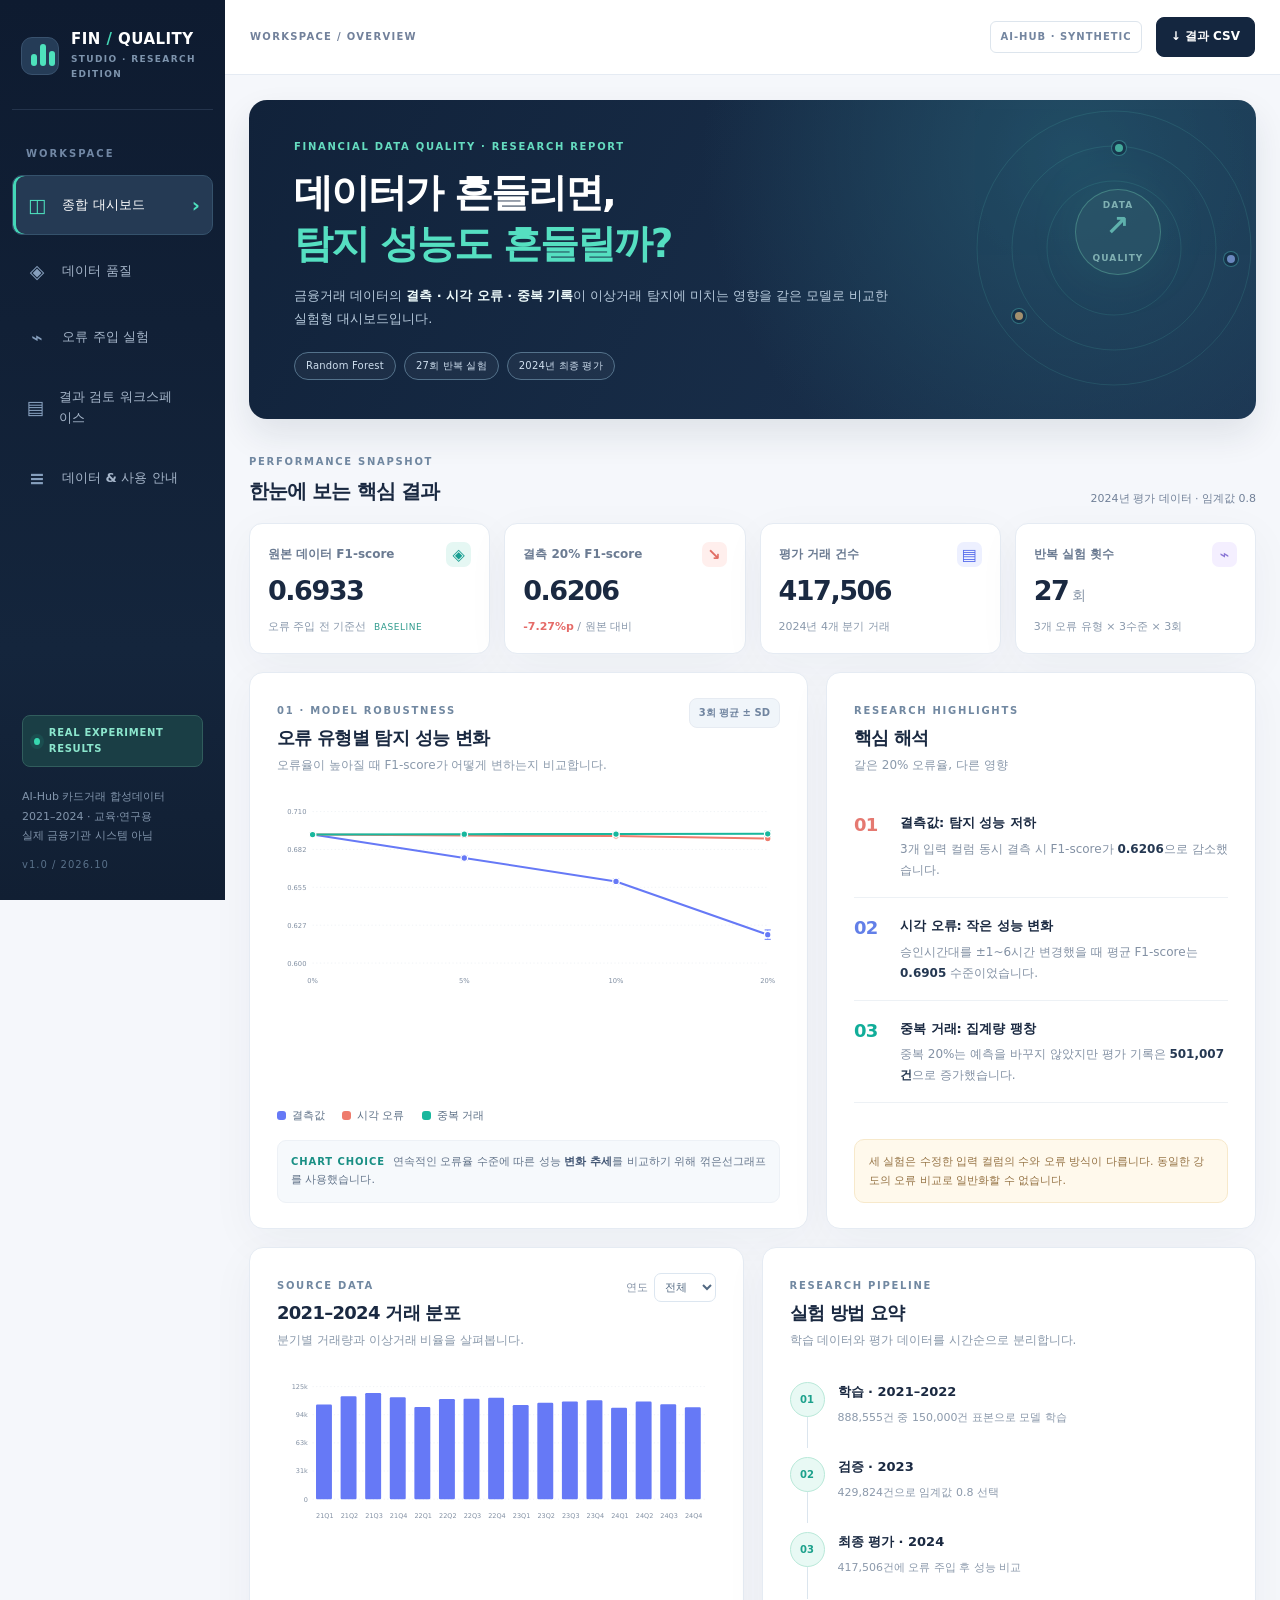
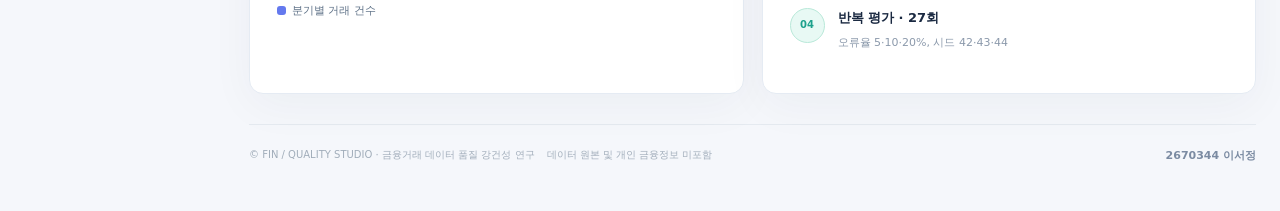
==== commit 74eb5b32: "Remove submission-only text and add student credit 2670344 이서정" ====
--- a/index.html
+++ b/index.html
@@ -21,7 +21,7 @@
 @media(max-width:770px){.container{padding:18px 15px}.topbar{height:62px;padding:0 15px}.topchip{display:none}.hero{padding:27px 25px;min-height:235px}.hero-art{display:none}.hero h1{font-size:29px}.row-2,.row-2.wide-left,.row-2.equal{grid-template-columns:1fr;gap:0;margin-top:0}.row-2 .panel{margin-bottom:16px}.kpi-grid{grid-template-columns:repeat(2,minmax(0,1fr));gap:10px}.kpi-grid.three{grid-template-columns:repeat(2,minmax(0,1fr))}.panel{padding:20px 17px;margin-bottom:16px}.chart{min-height:230px}.chart.chart-short{min-height:200px}.section-kicker{margin-top:24px}.section-kicker h2{font-size:19px}.glossary{grid-template-columns:repeat(2,1fr)}.guide-grid{grid-template-columns:repeat(2,1fr)}.lab-toolbar{gap:10px}.lab-filter{min-width:125px}.footer{margin-top:20px}}
 @media(max-width:470px){.brand-title{font-size:14px}.hero h1{font-size:27px}.hero p{font-size:12px}.topbar-left{font-size:9px;letter-spacing:.04em}.top-download{font-size:10px;padding:8px 10px}.kpi{padding:15px 13px}.kpi-top{font-size:11px}.kpi-value{font-size:25px}.kpi-foot{font-size:10px}.page-head h1{font-size:25px}.panel-header h3{font-size:16px}.panel-header p{font-size:11px}.panel-header{flex-wrap:wrap}.glossary{grid-template-columns:1fr}.guide-grid{grid-template-columns:1fr}.matrix{grid-template-columns:68px 1fr 1fr;gap:5px}.matrix-cell{padding:16px 4px}.matrix-cell strong{font-size:18px}.info-table>div{display:block}.info-table strong{text-align:left;display:block;margin-top:5px}.lab-filter{min-width:100%;flex:1}.kpi-grid.three{grid-template-columns:repeat(2,minmax(0,1fr))}}
 
-</style>
+.student-credit{font-size:11px;font-weight:700;color:#7b8ba2;white-space:nowrap;margin-left:auto}</style>
 </head>
 <body>
 <div class="mobile-backdrop" id="mobile-backdrop"></div>
@@ -95,13 +95,13 @@
     <div class="row-2 equal"><article class="panel"><div class="panel-header"><div><span class="eyebrow">SCENARIO REVIEW</span><h3>오류 유형별 의사결정 포인트</h3><p>20% 오류율에서 관찰된 핵심 차이를 요약했습니다.</p></div></div><div id="review-list" class="review-list"></div></article><article class="panel"><div class="panel-header"><div><span class="eyebrow">LOCAL RESEARCH NOTE</span><h3>연구 메모 작성</h3><p>선택한 실험에 대해 해석이나 개선 아이디어를 기록하세요.</p></div></div><label class="field-label" for="memo-scenario">실험 선택</label><select id="memo-scenario" class="full-select"></select><label class="field-label" for="memo-text">연구 메모</label><textarea id="memo-text" rows="6" placeholder="예: 결측이 있는 거래에서 이상거래 미탐이 증가한 이유를 추가 분석할 필요가 있음…"></textarea><div class="memo-actions"><button type="button" id="memo-save" class="action-button">메모 저장</button><button type="button" id="memo-delete" class="subtle-button">현재 메모 삭제</button><button type="button" id="memo-export" class="subtle-button">메모 CSV</button></div><div id="memo-message" class="memo-message" aria-live="polite"></div><div class="minor-note">브라우저 저장 기능(localStorage)을 사용합니다. 다른 기기나 브라우저에는 공유되지 않습니다.</div></article></div>
    </section>
    <section class="page" id="guide" data-title="데이터 & 사용 안내">
-    <div class="page-head"><div class="eyebrow">DATA & GUIDE</div><h1>데이터 · 지표 · 사용 안내</h1><p>교수님 제출용 근거 설명, 데이터 내려받기, 시각화 선택 이유와 실험 한계를 정리한 페이지입니다.</p></div>
+    <div class="page-head"><div class="eyebrow">DATA & GUIDE</div><h1>데이터 · 지표 · 사용 안내</h1><p>연구 근거 설명, 데이터 내려받기, 시각화 선택 이유와 실험 한계를 정리한 페이지입니다.</p></div>
     <div class="row-2 equal"><article class="panel"><div class="panel-header"><div><span class="eyebrow">DATA SOURCE</span><h3>데이터 출처와 범위</h3></div></div><div class="info-table"><div><span>데이터셋</span><strong>AI-Hub 이상 판별을 위한 금융거래 정보 및 사용자 패턴 합성데이터</strong></div><div><span>사용 범위</span><strong>카드거래 TL · 2021–2024 (16개 분기 CSV)</strong></div><div><span>원본 데이터</span><strong>1,735,885건 · 32개 컬럼</strong></div><div><span>정답 라벨</span><strong>이상거래여부 (0 정상 / 1 이상)</strong></div><div><span>탐지 모델</span><strong>Random Forest · 100개 트리</strong></div><div><span>모델 입력</span><strong>10개 원본 변수 → 전처리 후 47개 변수</strong></div><div><span>데이터 분리</span><strong>2021–22 학습 / 2023 검증 / 2024 평가</strong></div></div><a class="external" href="https://aihub.or.kr/aihubdata/data/view.do?aihubDataSe=data&amp;currMenu=115&amp;dataSetSn=71925&amp;topMenu=100" target="_blank" rel="noreferrer">AI-Hub 데이터셋 공식 페이지 ↗</a></article><article class="panel"><div class="panel-header"><div><span class="eyebrow">DOWNLOAD CENTER</span><h3>분석 결과 내려받기</h3><p>수업 제출과 결과 재현을 위한 요약 데이터입니다.</p></div></div><div class="download-grid"><button data-export="summary" type="button" class="download-item"><span class="download-icon">⇩</span><span><strong>오류 유형별 평균·표준편차</strong><small>9개 조건 · summary_results.csv</small></span></button><button data-export="repeats" type="button" class="download-item"><span class="download-icon">⇩</span><span><strong>반복 실험 결과</strong><small>27개 실험 · repeated_results.csv</small></span></button><button data-export="quarters" type="button" class="download-item"><span class="download-icon">⇩</span><span><strong>분기별 데이터 집계</strong><small>16개 분기 · quarterly_data.csv</small></span></button><button data-export="missing" type="button" class="download-item"><span class="download-icon">⇩</span><span><strong>컬럼별 결측 프로파일</strong><small>원본 CSV 결측 진단 · missing_profile.csv</small></span></button></div><div class="soft-warning">원본 개별 거래 CSV는 대시보드에 포함하지 않았습니다. 위 결과는 업로드된 CSV의 집계와 코랩 실험 결과로 구성됩니다.</div></article></div>
     <article class="panel"><div class="panel-header"><div><span class="eyebrow">METRIC GLOSSARY</span><h3>평가 지표의 의미</h3><p>금융 이상거래 탐지에서 각 지표가 의미하는 바</p></div></div><div class="glossary"><div><strong>Precision (정밀도)</strong><p>이상거래라고 예측한 거래 중 실제 이상거래의 비율 = TP / (TP + FP).</p></div><div><strong>Recall (재현율)</strong><p>실제 이상거래 중 모델이 탐지한 비율 = TP / (TP + FN).</p></div><div><strong>F1-score</strong><p>정밀도와 재현율의 조화평균 = 2PR / (P + R).</p></div><div><strong>FP · 오탐</strong><p>실제 정상거래를 이상거래로 잘못 판단한 건수.</p></div><div><strong>FN · 미탐</strong><p>실제 이상거래를 정상으로 잘못 판단한 건수.</p></div><div><strong>표준편차 (SD)</strong><p>동일 오류율에서 3회 반복한 성능이 평균을 중심으로 얼마나 달라지는지 표현.</p></div></div></article>
-    <article class="panel"><div class="panel-header"><div><span class="eyebrow">VISUALIZATION DESIGN</span><h3>차트 선택 이유 · 교수님 제출용</h3></div></div><div class="table-wrap"><table class="data-table"><thead><tr><th>차트</th><th>무엇을 설명하나?</th><th>왜 선택했나?</th></tr></thead><tbody><tr><td><b>꺾은선그래프</b></td><td>오류율 증가에 따른 F1-score 변화</td><td>수준별 변화 추세와 세 오류 유형 간 패턴 비교</td></tr><tr><td><b>그룹형 막대그래프</b></td><td>결측·시간 오류에 따른 추가 미탐</td><td>같은 오류율에서 건수 차이를 직관적으로 비교</td></tr><tr><td><b>누적 막대그래프</b></td><td>중복으로 인한 평가 기록 팽창</td><td>원본·추가 중복의 구성과 총합을 동시에 표현</td></tr><tr><td><b>가로 막대그래프</b></td><td>원본 컬럼 결측률 비교</td><td>긴 변수명을 보존하면서 수치 순위 비교</td></tr><tr><td><b>혼동행렬</b></td><td>정상·이상거래의 맞음/틀림 구성</td><td>TP·FP·FN·TN의 오분류 구조를 한눈에 확인</td></tr></tbody></table></div></article>
+    <article class="panel"><div class="panel-header"><div><span class="eyebrow">VISUALIZATION DESIGN</span><h3>차트 선택 이유</h3></div></div><div class="table-wrap"><table class="data-table"><thead><tr><th>차트</th><th>무엇을 설명하나?</th><th>왜 선택했나?</th></tr></thead><tbody><tr><td><b>꺾은선그래프</b></td><td>오류율 증가에 따른 F1-score 변화</td><td>수준별 변화 추세와 세 오류 유형 간 패턴 비교</td></tr><tr><td><b>그룹형 막대그래프</b></td><td>결측·시간 오류에 따른 추가 미탐</td><td>같은 오류율에서 건수 차이를 직관적으로 비교</td></tr><tr><td><b>누적 막대그래프</b></td><td>중복으로 인한 평가 기록 팽창</td><td>원본·추가 중복의 구성과 총합을 동시에 표현</td></tr><tr><td><b>가로 막대그래프</b></td><td>원본 컬럼 결측률 비교</td><td>긴 변수명을 보존하면서 수치 순위 비교</td></tr><tr><td><b>혼동행렬</b></td><td>정상·이상거래의 맞음/틀림 구성</td><td>TP·FP·FN·TN의 오분류 구조를 한눈에 확인</td></tr></tbody></table></div></article>
     <article class="panel"><div class="panel-header"><div><span class="eyebrow">HOW TO USE</span><h3>사용 방법과 해석 범위</h3></div></div><div class="guide-grid"><div><span class="guide-step">01</span><h4>데이터 규모 확인</h4><p>종합 대시보드에서 연도별 거래 분포를 보고 데이터 품질 페이지에서 결측을 점검합니다.</p></div><div><span class="guide-step">02</span><h4>오류 유형 선택</h4><p>오류 실험실에서 결측값·시각 오류·중복 거래와 5·10·20% 조건을 선택합니다.</p></div><div><span class="guide-step">03</span><h4>지표 비교</h4><p>F1·Recall·Precision 평균과 반복 실험 표준편차, FP·FN 집계를 함께 해석합니다.</p></div><div><span class="guide-step">04</span><h4>발표와 자료 제출</h4><p>차트 선택 이유를 설명하고 결과 CSV를 내려받아 웹페이지 및 발표 PPT와 함께 제출합니다.</p></div></div><div class="soft-warning"><b>연구 한계</b><br>합성 카드거래 데이터 한 종류·Random Forest 모델 하나에 대한 결과입니다. 결측은 3개 컬럼을 동시에 비웠고 시각 오류는 1개 컬럼만 변경했습니다. 중복은 평가용 거래를 복제한 것이며 모델을 재학습하지 않았습니다. 최종 평가 데이터에서 여러 조건을 탐색했으므로 결과는 탐색적 강건성 분석으로 해석해야 합니다.</div></article>
    </section>
-   <footer class="footer"><span>© FIN / QUALITY STUDIO · 금융거래 데이터 품질 강건성 연구</span><span>수업 제출용 · 데이터 원본 및 개인 금융정보 미포함</span></footer>
+   <footer class="footer"><span>© FIN / QUALITY STUDIO · 금융거래 데이터 품질 강건성 연구</span><span>데이터 원본 및 개인 금융정보 미포함</span><span class="student-credit">2670344 이서정</span></footer>
   </main>
  </div>
 </div>
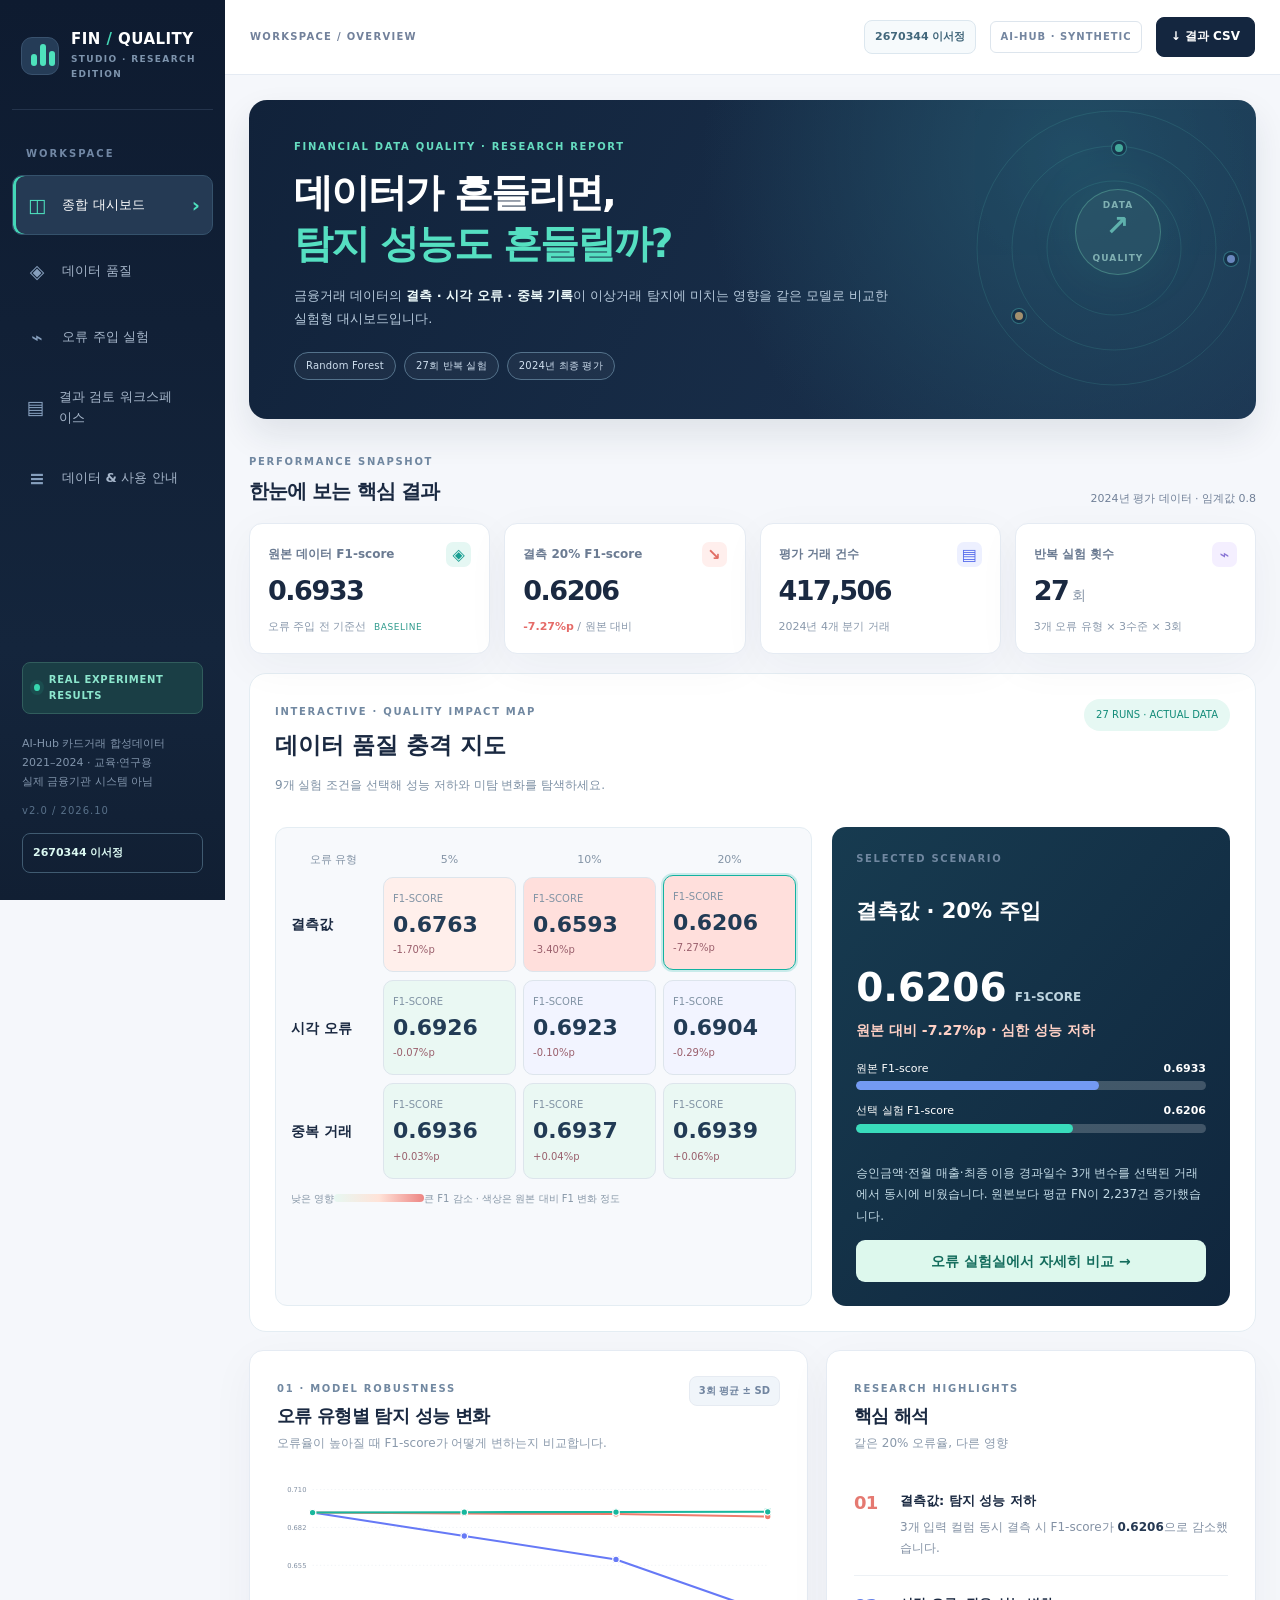
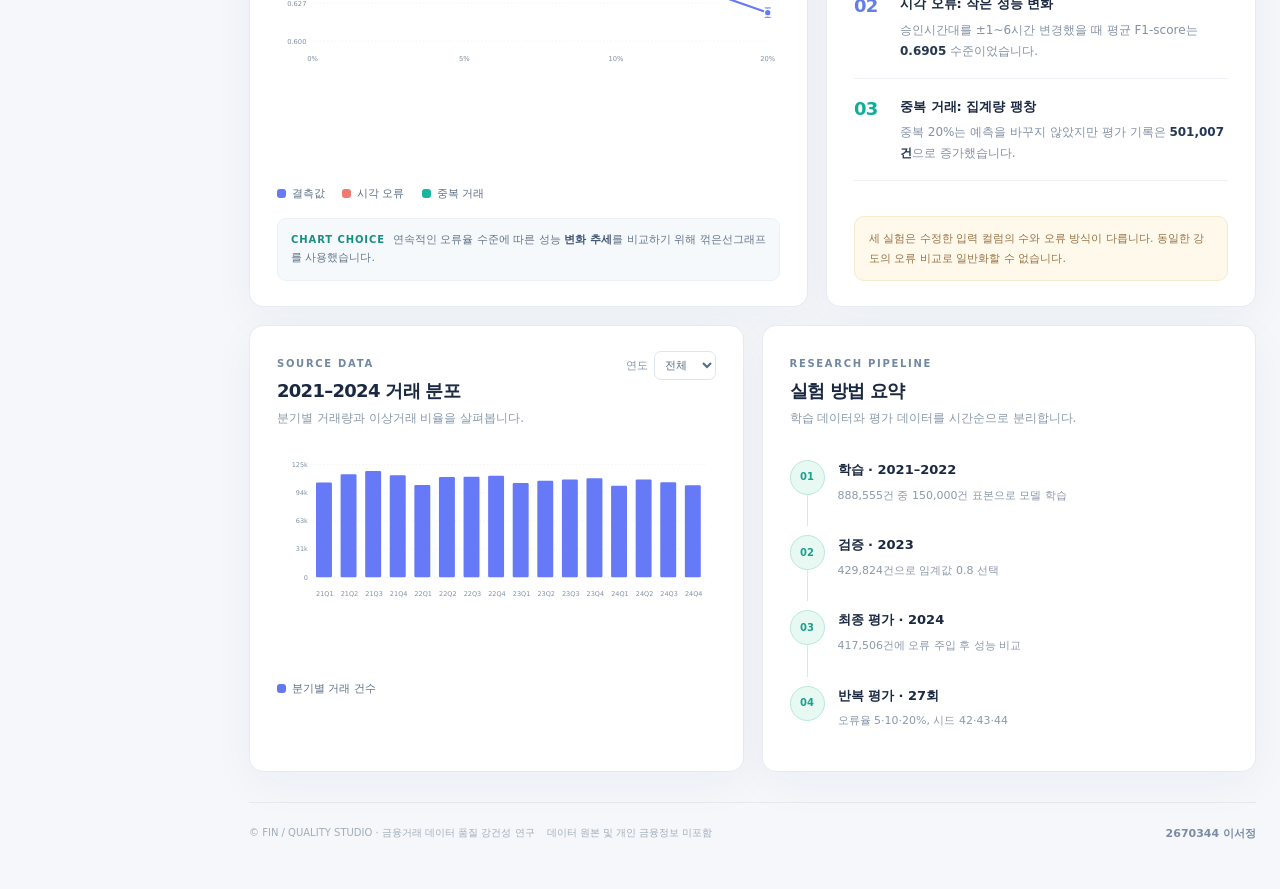
==== commit 74945424: "Publish research dashboard v2 with fixed threshold visualization and student credit" ====
--- a/index.html
+++ b/index.html
@@ -22,6 +22,7 @@
 @media(max-width:470px){.brand-title{font-size:14px}.hero h1{font-size:27px}.hero p{font-size:12px}.topbar-left{font-size:9px;letter-spacing:.04em}.top-download{font-size:10px;padding:8px 10px}.kpi{padding:15px 13px}.kpi-top{font-size:11px}.kpi-value{font-size:25px}.kpi-foot{font-size:10px}.page-head h1{font-size:25px}.panel-header h3{font-size:16px}.panel-header p{font-size:11px}.panel-header{flex-wrap:wrap}.glossary{grid-template-columns:1fr}.guide-grid{grid-template-columns:1fr}.matrix{grid-template-columns:68px 1fr 1fr;gap:5px}.matrix-cell{padding:16px 4px}.matrix-cell strong{font-size:18px}.info-table>div{display:block}.info-table strong{text-align:left;display:block;margin-top:5px}.lab-filter{min-width:100%;flex:1}.kpi-grid.three{grid-template-columns:repeat(2,minmax(0,1fr))}}
 
 .student-credit{font-size:11px;font-weight:700;color:#7b8ba2;white-space:nowrap;margin-left:auto}</style>
+<link rel="stylesheet" href="v2.css">
 </head>
 <body>
 <div class="mobile-backdrop" id="mobile-backdrop"></div>
@@ -42,13 +43,13 @@
   <div class="sidebar-bottom">
    <div class="data-pill"><span class="live-dot"></span> REAL EXPERIMENT RESULTS</div>
    <div class="sidebar-footnote">AI-Hub 카드거래 합성데이터<br>2021–2024 · 교육·연구용<br>실제 금융기관 시스템 아님</div>
-   <div class="sidebar-version">v1.0 / 2026.10</div>
+   <div class="sidebar-version">v2.0 / 2026.10</div><div class="author-credit-rail" id="author-credit-rail">2670344 이서정</div>
   </div>
  </aside>
  <div class="main-area">
   <header class="topbar">
    <div class="topbar-left"><button type="button" id="menu-toggle" class="menu-toggle" aria-label="메뉴 열기">☰</button><span id="crumb">WORKSPACE / OVERVIEW</span></div>
-   <div class="topbar-actions"><span class="topchip">AI-HUB · SYNTHETIC</span><button id="top-download" class="top-download" type="button">↓ 결과 CSV</button></div>
+   <div class="topbar-actions"><span id="author-credit-top" class="author-credit-top">2670344 이서정</span><span class="topchip">AI-HUB · SYNTHETIC</span><button id="top-download" class="top-download" type="button">↓ 결과 CSV</button></div>
   </header>
   <main class="container">
    <section class="page visible" id="overview" data-title="종합 대시보드">
@@ -96,10 +97,10 @@
    </section>
    <section class="page" id="guide" data-title="데이터 & 사용 안내">
     <div class="page-head"><div class="eyebrow">DATA & GUIDE</div><h1>데이터 · 지표 · 사용 안내</h1><p>연구 근거 설명, 데이터 내려받기, 시각화 선택 이유와 실험 한계를 정리한 페이지입니다.</p></div>
-    <div class="row-2 equal"><article class="panel"><div class="panel-header"><div><span class="eyebrow">DATA SOURCE</span><h3>데이터 출처와 범위</h3></div></div><div class="info-table"><div><span>데이터셋</span><strong>AI-Hub 이상 판별을 위한 금융거래 정보 및 사용자 패턴 합성데이터</strong></div><div><span>사용 범위</span><strong>카드거래 TL · 2021–2024 (16개 분기 CSV)</strong></div><div><span>원본 데이터</span><strong>1,735,885건 · 32개 컬럼</strong></div><div><span>정답 라벨</span><strong>이상거래여부 (0 정상 / 1 이상)</strong></div><div><span>탐지 모델</span><strong>Random Forest · 100개 트리</strong></div><div><span>모델 입력</span><strong>10개 원본 변수 → 전처리 후 47개 변수</strong></div><div><span>데이터 분리</span><strong>2021–22 학습 / 2023 검증 / 2024 평가</strong></div></div><a class="external" href="https://aihub.or.kr/aihubdata/data/view.do?aihubDataSe=data&amp;currMenu=115&amp;dataSetSn=71925&amp;topMenu=100" target="_blank" rel="noreferrer">AI-Hub 데이터셋 공식 페이지 ↗</a></article><article class="panel"><div class="panel-header"><div><span class="eyebrow">DOWNLOAD CENTER</span><h3>분석 결과 내려받기</h3><p>수업 제출과 결과 재현을 위한 요약 데이터입니다.</p></div></div><div class="download-grid"><button data-export="summary" type="button" class="download-item"><span class="download-icon">⇩</span><span><strong>오류 유형별 평균·표준편차</strong><small>9개 조건 · summary_results.csv</small></span></button><button data-export="repeats" type="button" class="download-item"><span class="download-icon">⇩</span><span><strong>반복 실험 결과</strong><small>27개 실험 · repeated_results.csv</small></span></button><button data-export="quarters" type="button" class="download-item"><span class="download-icon">⇩</span><span><strong>분기별 데이터 집계</strong><small>16개 분기 · quarterly_data.csv</small></span></button><button data-export="missing" type="button" class="download-item"><span class="download-icon">⇩</span><span><strong>컬럼별 결측 프로파일</strong><small>원본 CSV 결측 진단 · missing_profile.csv</small></span></button></div><div class="soft-warning">원본 개별 거래 CSV는 대시보드에 포함하지 않았습니다. 위 결과는 업로드된 CSV의 집계와 코랩 실험 결과로 구성됩니다.</div></article></div>
+    <div class="row-2 equal"><article class="panel"><div class="panel-header"><div><span class="eyebrow">DATA SOURCE</span><h3>데이터 출처와 범위</h3></div></div><div class="info-table"><div><span>데이터셋</span><strong>AI-Hub 이상 판별을 위한 금융거래 정보 및 사용자 패턴 합성데이터</strong></div><div><span>사용 범위</span><strong>카드거래 TL · 2021–2024 (16개 분기 CSV)</strong></div><div><span>원본 데이터</span><strong>1,735,885건 · 32개 컬럼</strong></div><div><span>정답 라벨</span><strong>이상거래여부 (0 정상 / 1 이상)</strong></div><div><span>탐지 모델</span><strong>Random Forest · 100개 트리</strong></div><div><span>모델 입력</span><strong>10개 원본 변수 → 전처리 후 47개 변수</strong></div><div><span>데이터 분리</span><strong>2021–22 학습 / 2023 검증 / 2024 평가</strong></div></div><a class="external" href="https://aihub.or.kr/aihubdata/data/view.do?aihubDataSe=data&amp;currMenu=115&amp;dataSetSn=71925&amp;topMenu=100" target="_blank" rel="noreferrer">AI-Hub 데이터셋 공식 페이지 ↗</a></article><article class="panel"><div class="panel-header"><div><span class="eyebrow">DOWNLOAD CENTER</span><h3>분석 결과 내려받기</h3><p>분석에 사용된 요약 자료와 반복 실험 결과입니다.</p></div></div><div class="download-grid"><button data-export="summary" type="button" class="download-item"><span class="download-icon">⇩</span><span><strong>오류 유형별 평균·표준편차</strong><small>9개 조건 · summary_results.csv</small></span></button><button data-export="repeats" type="button" class="download-item"><span class="download-icon">⇩</span><span><strong>반복 실험 결과</strong><small>27개 실험 · repeated_results.csv</small></span></button><button data-export="quarters" type="button" class="download-item"><span class="download-icon">⇩</span><span><strong>분기별 데이터 집계</strong><small>16개 분기 · quarterly_data.csv</small></span></button><button data-export="missing" type="button" class="download-item"><span class="download-icon">⇩</span><span><strong>컬럼별 결측 프로파일</strong><small>원본 CSV 결측 진단 · missing_profile.csv</small></span></button></div><div class="soft-warning">원본 개별 거래 CSV는 대시보드에 포함하지 않았습니다. 위 결과는 업로드된 CSV의 집계와 코랩 실험 결과로 구성됩니다.</div></article></div>
     <article class="panel"><div class="panel-header"><div><span class="eyebrow">METRIC GLOSSARY</span><h3>평가 지표의 의미</h3><p>금융 이상거래 탐지에서 각 지표가 의미하는 바</p></div></div><div class="glossary"><div><strong>Precision (정밀도)</strong><p>이상거래라고 예측한 거래 중 실제 이상거래의 비율 = TP / (TP + FP).</p></div><div><strong>Recall (재현율)</strong><p>실제 이상거래 중 모델이 탐지한 비율 = TP / (TP + FN).</p></div><div><strong>F1-score</strong><p>정밀도와 재현율의 조화평균 = 2PR / (P + R).</p></div><div><strong>FP · 오탐</strong><p>실제 정상거래를 이상거래로 잘못 판단한 건수.</p></div><div><strong>FN · 미탐</strong><p>실제 이상거래를 정상으로 잘못 판단한 건수.</p></div><div><strong>표준편차 (SD)</strong><p>동일 오류율에서 3회 반복한 성능이 평균을 중심으로 얼마나 달라지는지 표현.</p></div></div></article>
     <article class="panel"><div class="panel-header"><div><span class="eyebrow">VISUALIZATION DESIGN</span><h3>차트 선택 이유</h3></div></div><div class="table-wrap"><table class="data-table"><thead><tr><th>차트</th><th>무엇을 설명하나?</th><th>왜 선택했나?</th></tr></thead><tbody><tr><td><b>꺾은선그래프</b></td><td>오류율 증가에 따른 F1-score 변화</td><td>수준별 변화 추세와 세 오류 유형 간 패턴 비교</td></tr><tr><td><b>그룹형 막대그래프</b></td><td>결측·시간 오류에 따른 추가 미탐</td><td>같은 오류율에서 건수 차이를 직관적으로 비교</td></tr><tr><td><b>누적 막대그래프</b></td><td>중복으로 인한 평가 기록 팽창</td><td>원본·추가 중복의 구성과 총합을 동시에 표현</td></tr><tr><td><b>가로 막대그래프</b></td><td>원본 컬럼 결측률 비교</td><td>긴 변수명을 보존하면서 수치 순위 비교</td></tr><tr><td><b>혼동행렬</b></td><td>정상·이상거래의 맞음/틀림 구성</td><td>TP·FP·FN·TN의 오분류 구조를 한눈에 확인</td></tr></tbody></table></div></article>
-    <article class="panel"><div class="panel-header"><div><span class="eyebrow">HOW TO USE</span><h3>사용 방법과 해석 범위</h3></div></div><div class="guide-grid"><div><span class="guide-step">01</span><h4>데이터 규모 확인</h4><p>종합 대시보드에서 연도별 거래 분포를 보고 데이터 품질 페이지에서 결측을 점검합니다.</p></div><div><span class="guide-step">02</span><h4>오류 유형 선택</h4><p>오류 실험실에서 결측값·시각 오류·중복 거래와 5·10·20% 조건을 선택합니다.</p></div><div><span class="guide-step">03</span><h4>지표 비교</h4><p>F1·Recall·Precision 평균과 반복 실험 표준편차, FP·FN 집계를 함께 해석합니다.</p></div><div><span class="guide-step">04</span><h4>발표와 자료 제출</h4><p>차트 선택 이유를 설명하고 결과 CSV를 내려받아 웹페이지 및 발표 PPT와 함께 제출합니다.</p></div></div><div class="soft-warning"><b>연구 한계</b><br>합성 카드거래 데이터 한 종류·Random Forest 모델 하나에 대한 결과입니다. 결측은 3개 컬럼을 동시에 비웠고 시각 오류는 1개 컬럼만 변경했습니다. 중복은 평가용 거래를 복제한 것이며 모델을 재학습하지 않았습니다. 최종 평가 데이터에서 여러 조건을 탐색했으므로 결과는 탐색적 강건성 분석으로 해석해야 합니다.</div></article>
+    <article class="panel"><div class="panel-header"><div><span class="eyebrow">HOW TO USE</span><h3>사용 방법과 해석 범위</h3></div></div><div class="guide-grid"><div><span class="guide-step">01</span><h4>데이터 규모 확인</h4><p>종합 대시보드에서 연도별 거래 분포를 보고 데이터 품질 페이지에서 결측을 점검합니다.</p></div><div><span class="guide-step">02</span><h4>오류 유형 선택</h4><p>오류 실험실에서 결측값·시각 오류·중복 거래와 5·10·20% 조건을 선택합니다.</p></div><div><span class="guide-step">03</span><h4>지표 비교</h4><p>F1·Recall·Precision 평균과 반복 실험 표준편차, FP·FN 집계를 함께 해석합니다.</p></div><div><span class="guide-step">04</span><h4>연구 결과 정리</h4><p>차트 선택 이유를 확인하고 결과 CSV를 내려받아 분석 결과를 재현·검토합니다.</p></div></div><div class="soft-warning"><b>연구 한계</b><br>합성 카드거래 데이터 한 종류·Random Forest 모델 하나에 대한 결과입니다. 결측은 3개 컬럼을 동시에 비웠고 시각 오류는 1개 컬럼만 변경했습니다. 중복은 평가용 거래를 복제한 것이며 모델을 재학습하지 않았습니다. 최종 평가 데이터에서 여러 조건을 탐색했으므로 결과는 탐색적 강건성 분석으로 해석해야 합니다.</div></article>
    </section>
    <footer class="footer"><span>© FIN / QUALITY STUDIO · 금융거래 데이터 품질 강건성 연구</span><span>데이터 원본 및 개인 금융정보 미포함</span><span class="student-credit">2670344 이서정</span></footer>
   </main>
@@ -270,5 +271,6 @@
 setup();
 
 </script>
+<script src="v2.js"></script>
 </body>
 </html>
--- a/v2.css
+++ b/v2.css
@@ -0,0 +1 @@
+.author-credit-top{font-size:11px;font-weight:800;color:#42677b;padding:7px 10px;border:1px solid #dce7ef;border-radius:8px;background:#f6fafc}.author-credit-rail{font-size:11px;font-weight:750;color:#dbf9f2;margin-top:14px;padding:10px;border:1px solid #405b71;border-radius:8px}.impact-observatory{background:#fff;border:1px solid #e4edf3;border-radius:17px;margin-top:19px;padding:25px}.impact-head{display:flex;justify-content:space-between;gap:15px}.impact-head h3{font-size:23px;margin:6px 0}.impact-head p{color:#7d90a4;font-size:12px}.impact-badge{font-size:10px;background:#e6f8f3;color:#118b78;padding:8px 12px;border-radius:30px;height:fit-content}.impact-layout{display:grid;grid-template-columns:1.35fr 1fr;gap:20px;margin-top:20px}.impact-grid-wrap{background:#f7f9fc;border:1px solid #e4edf3;border-radius:12px;padding:15px}.impact-grid-labels,.impact-row{display:grid;grid-template-columns:85px repeat(3,minmax(0,1fr));gap:7px;margin-top:8px}.impact-grid-labels{color:#8494a6;text-align:center;font-size:11px}.impact-row-title{align-self:center;font-weight:700}.impact-tile{background:var(--cell-color);border:1px solid #dde5ec;padding:13px 9px;border-radius:10px;text-align:left;min-width:0;transition:.2s}.impact-tile:hover,.impact-tile[aria-pressed=true]{border-color:#13b2a1;box-shadow:0 0 0 2px #22b8a838;transform:translateY(-2px)}.impact-tile small,.impact-tile strong,.impact-tile span{display:block}.impact-tile small{font-size:10px;color:#8193a4}.impact-tile strong{font-size:22px;color:#223b55}.impact-tile span{font-size:10px;color:#9a5f6c}.impact-inspector{background:linear-gradient(130deg,#173b50,#10263d);color:#fff;padding:24px;border-radius:14px;display:flex;flex-direction:column}.impact-inspector h4{font-size:21px}.impact-number{font-size:39px;font-weight:850}.impact-number span{font-size:12px;margin-left:8px;color:#bdd4df}.impact-delta{color:#ffd1c6;font-weight:700}.impact-barline{display:flex;justify-content:space-between;font-size:11px;margin-bottom:4px}.impact-track{height:9px;background:#ffffff33;border-radius:9px;overflow:hidden}.impact-fill{height:100%;background:#739af3;border-radius:9px}.impact-fill.selected{background:#39dcbc}.impact-bars{display:grid;gap:12px;margin:18px 0}.impact-insight{font-size:12px;line-height:1.8;color:#c3dbe6;flex:1}.impact-cta{background:#ddf8ed;color:#136c5c;border:0;border-radius:9px;padding:10px;font-weight:800}.impact-legend{font-size:10px;color:#8696a6;margin-top:12px}.impact-legend i{display:inline-block;background:linear-gradient(90deg,#e7f8f2,#ffe3d8,#ed8583);height:8px;width:90px;border-radius:8px}.threshold-canvas svg{width:100%;height:auto;max-height:300px}.threshold-legend{display:flex;gap:14px;font-size:11px;color:#71859c}.threshold-legend span{display:flex;align-items:center;gap:5px}.threshold-legend i{width:9px;height:9px;border-radius:50%}.threshold-tradeoff{display:grid;grid-template-columns:repeat(3,1fr);gap:7px;margin:15px 0}.bar-stat{padding:10px;background:#f7f9fb;border-radius:8px}.bar-stat-label{font-size:10px;color:#8595a9}.bar-stat-value{display:block;font-size:17px}.bar-stat-track{height:6px;border-radius:8px;background:#e2e9ee;overflow:hidden}.bar-stat-fill{height:100%;border-radius:8px}.threshold-note{font-size:11px;padding:11px;background:#eaf8f5;border-left:3px solid #14b5a0;color:#477387;border-radius:7px}.threshold-mini-matrix{margin-top:16px;border-top:1px solid #e6edf4;padding-top:12px}.threshold-count-grid{display:grid;grid-template-columns:repeat(4,1fr);gap:6px;margin-top:10px}.threshold-count-cell{text-align:center;padding:10px 4px;background:#eaf7f3;border-radius:8px}.threshold-count-cell.bad{background:#fff0ef}.threshold-count-cell small{display:block;font-size:10px}.threshold-count-cell b{display:block;font-size:15px}.threshold-hit{cursor:pointer}@media(max-width:1120px){.impact-layout{grid-template-columns:1fr}}@media(max-width:660px){.impact-observatory{padding:14px}.impact-row,.impact-grid-labels{grid-template-columns:65px repeat(3,minmax(0,1fr));gap:5px}.impact-tile{padding:9px 5px}.impact-tile strong{font-size:16px}.impact-badge{display:none}.threshold-count-grid{grid-template-columns:repeat(2,1fr)}}
